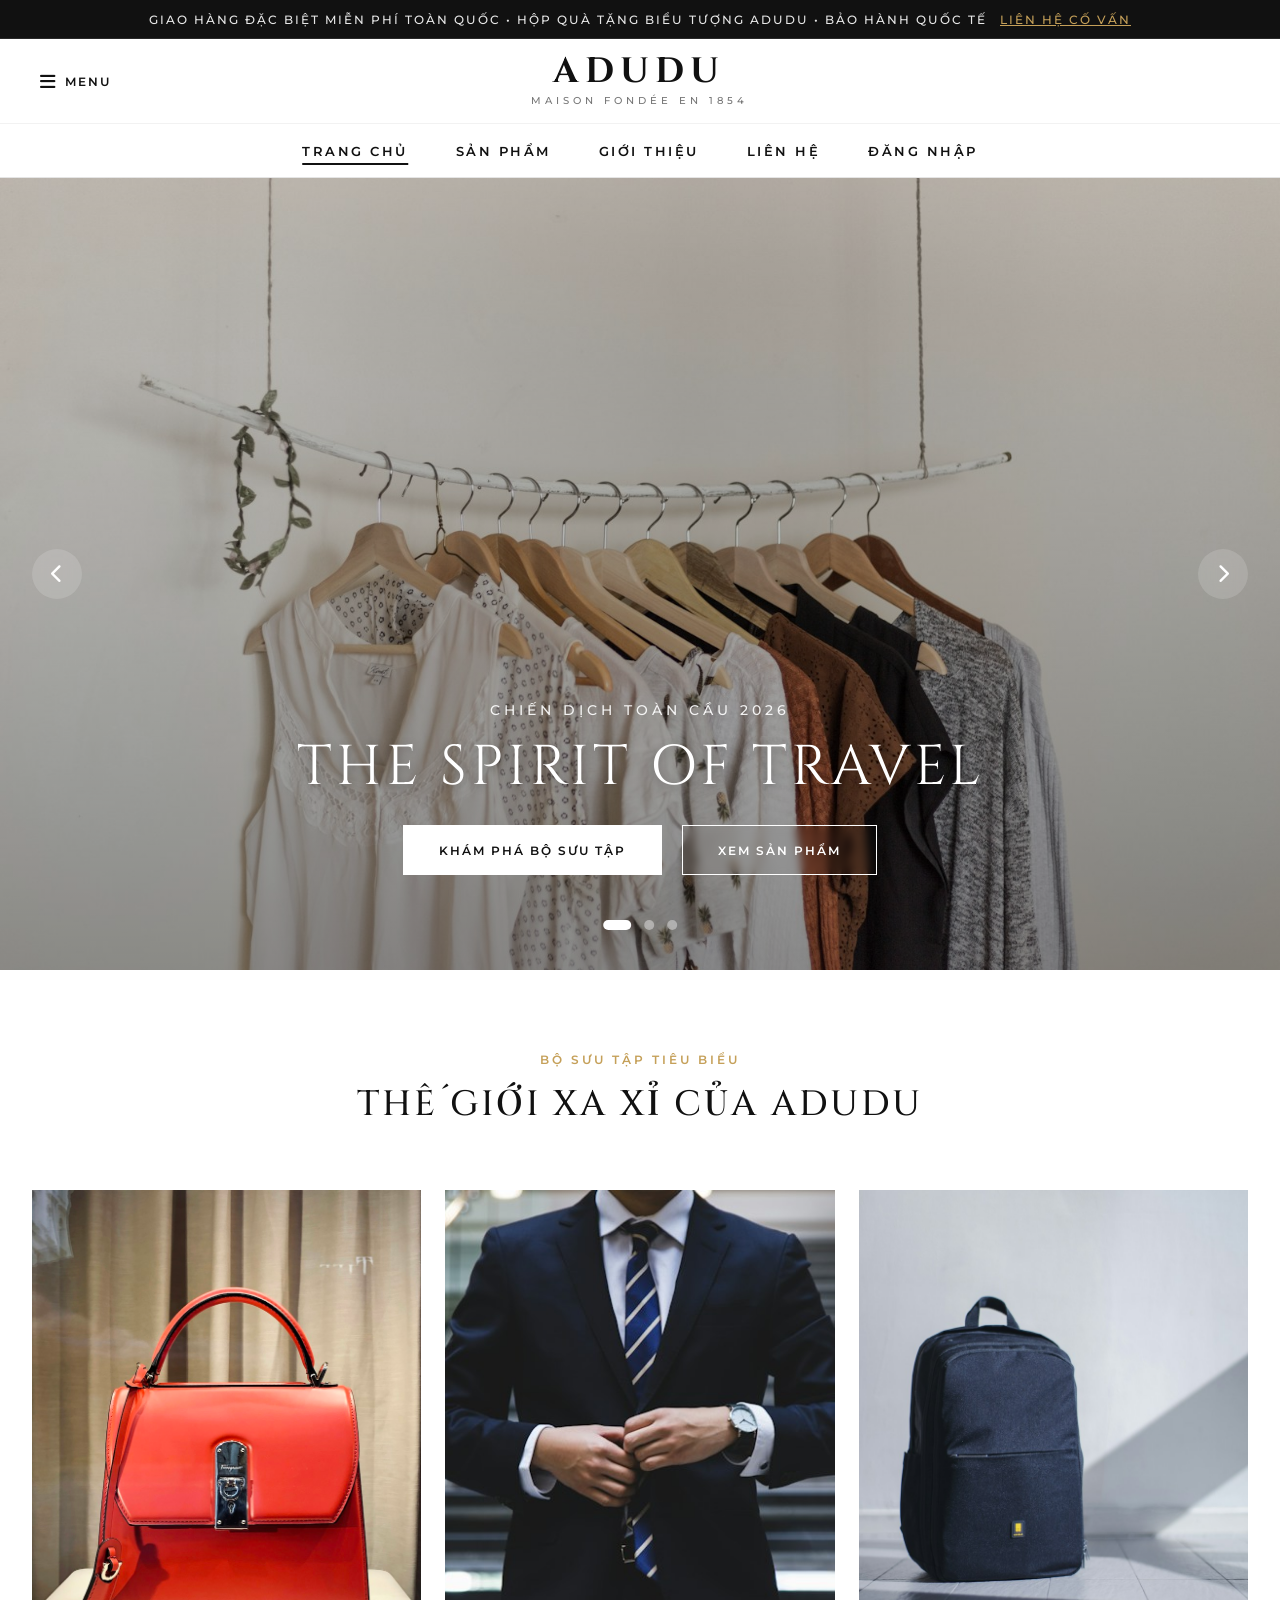
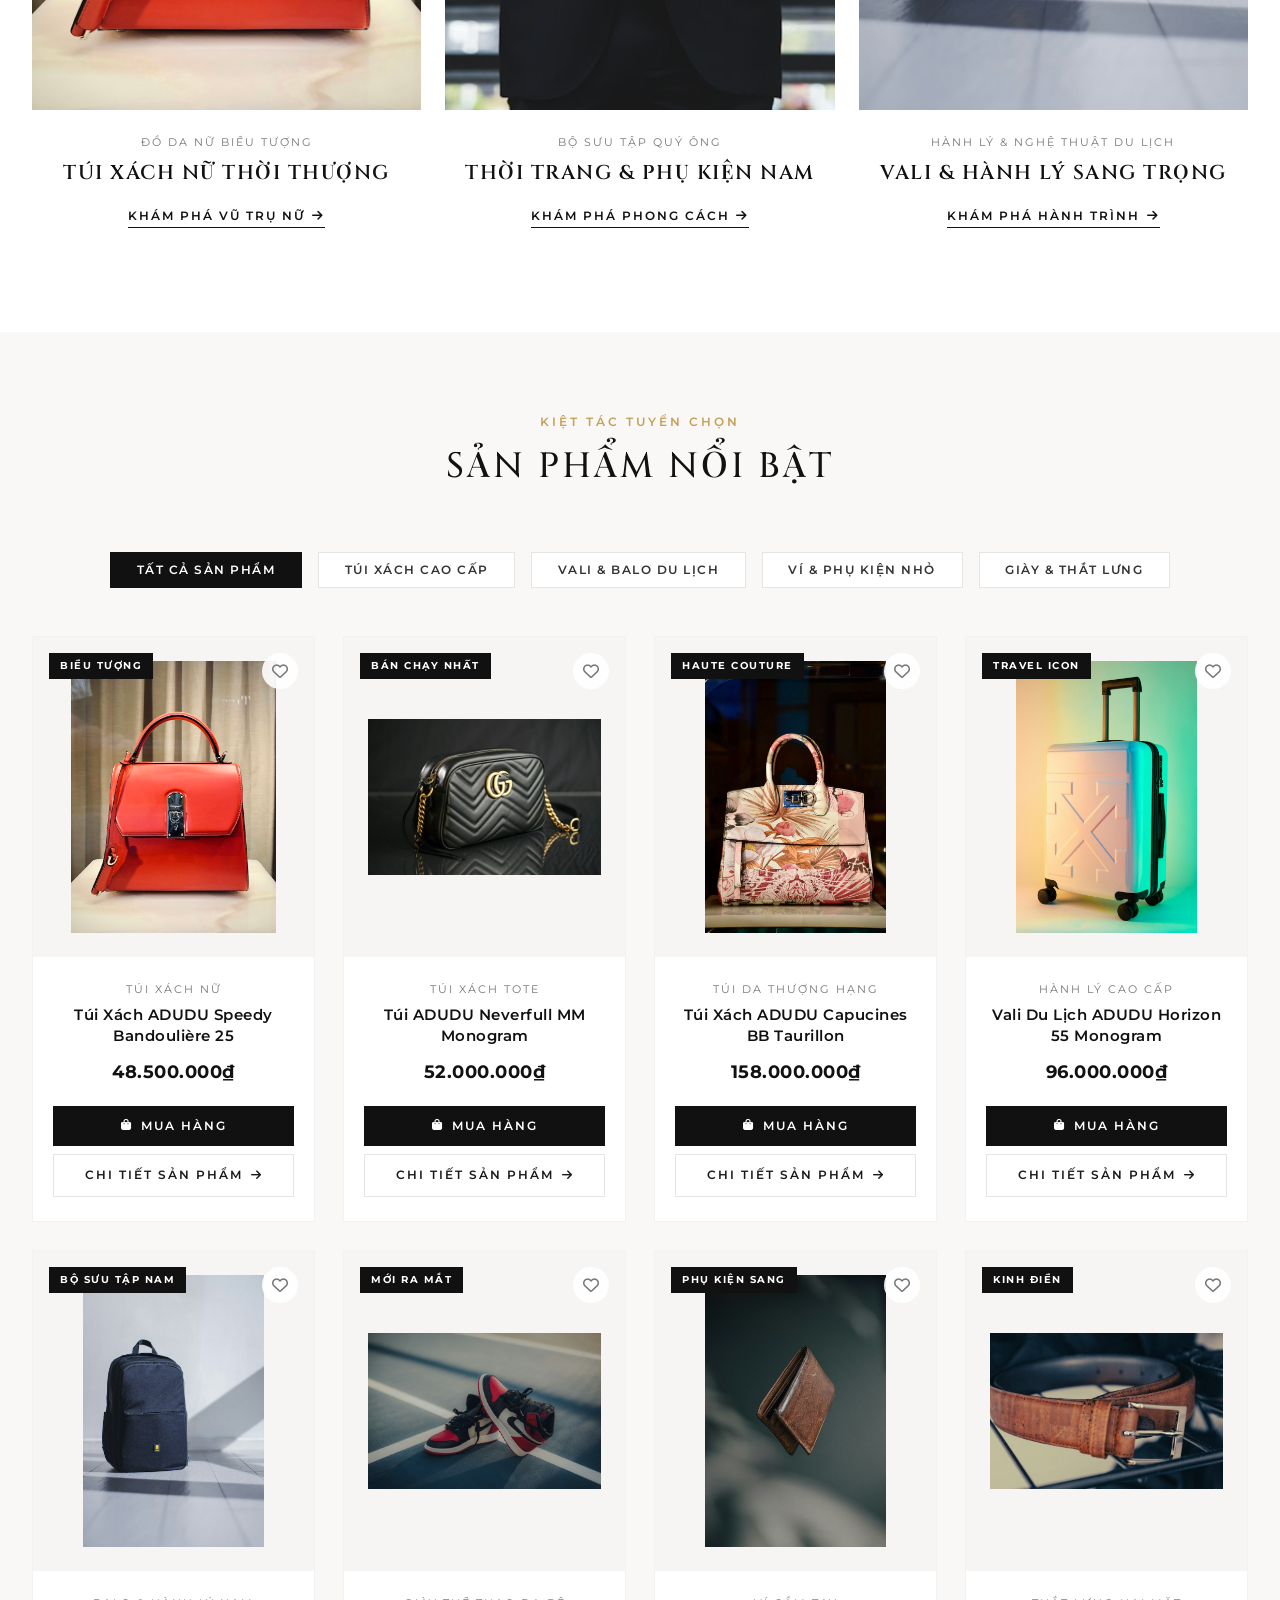
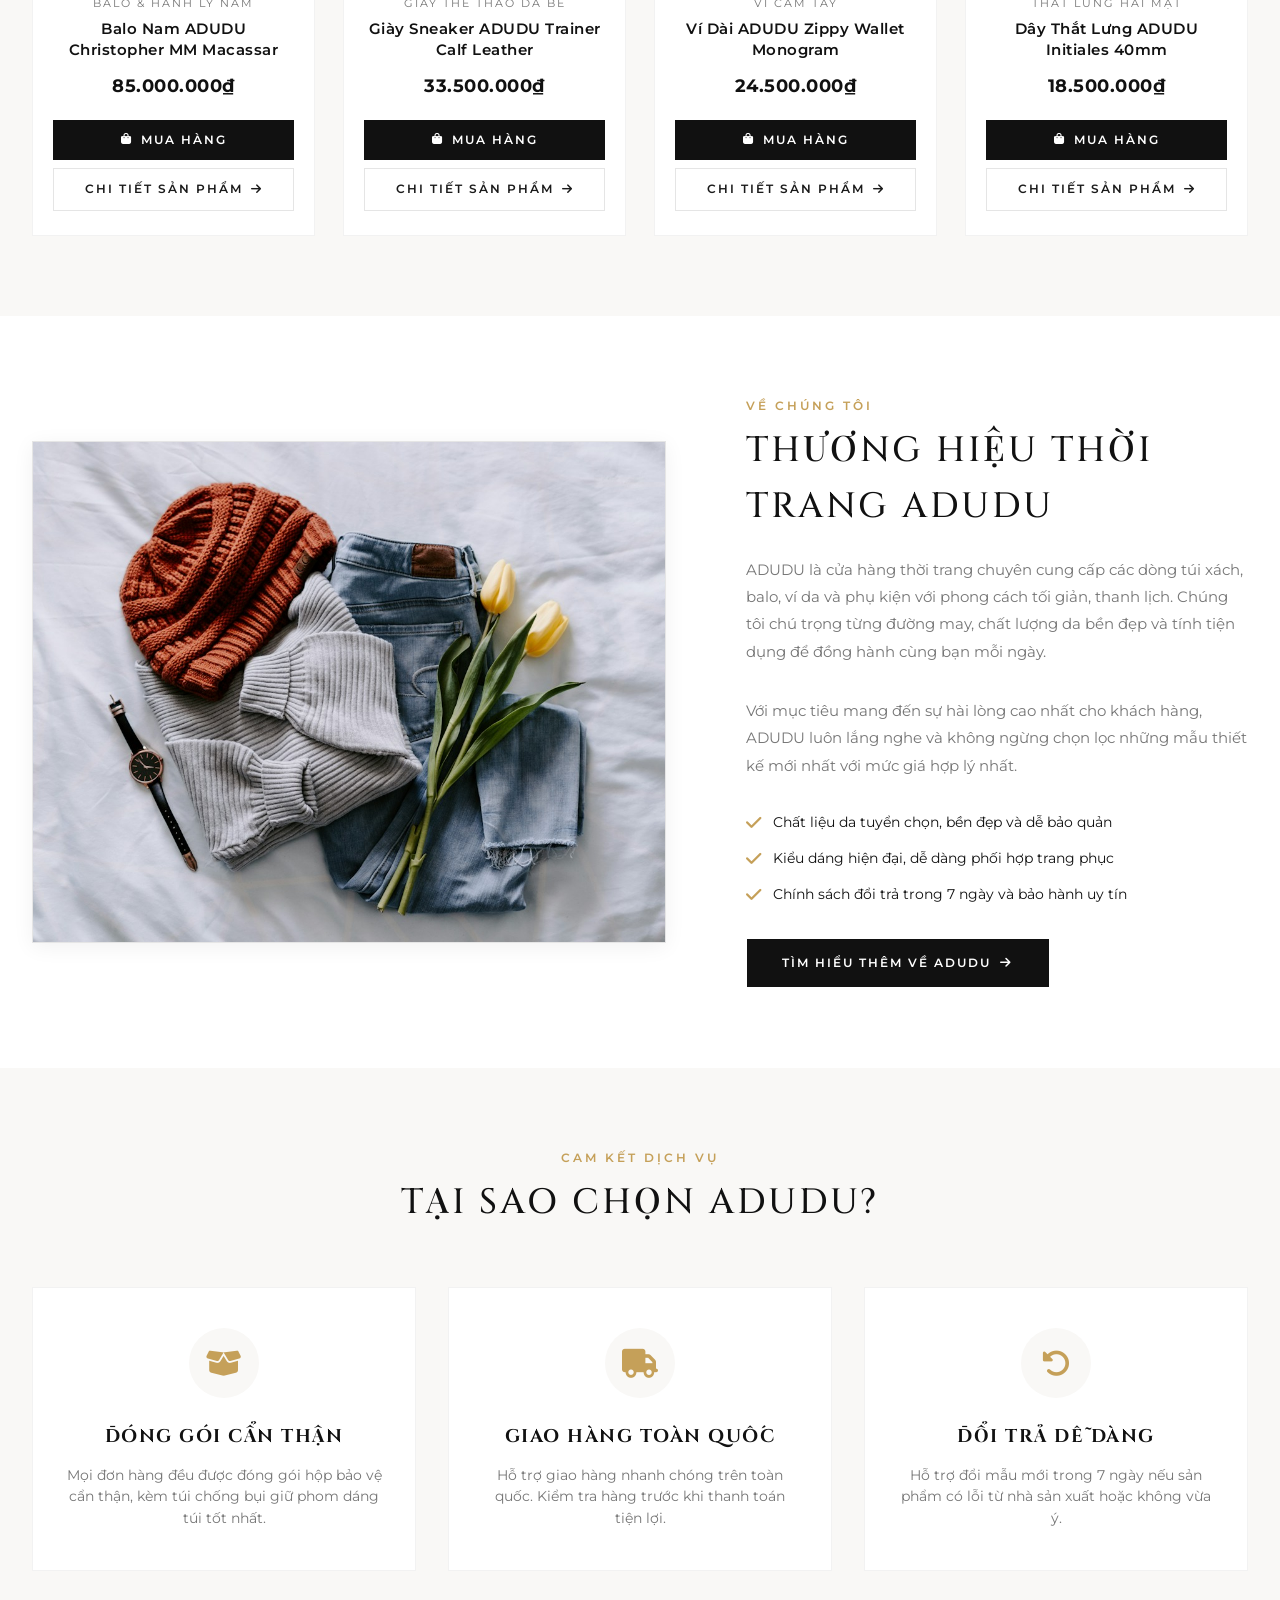
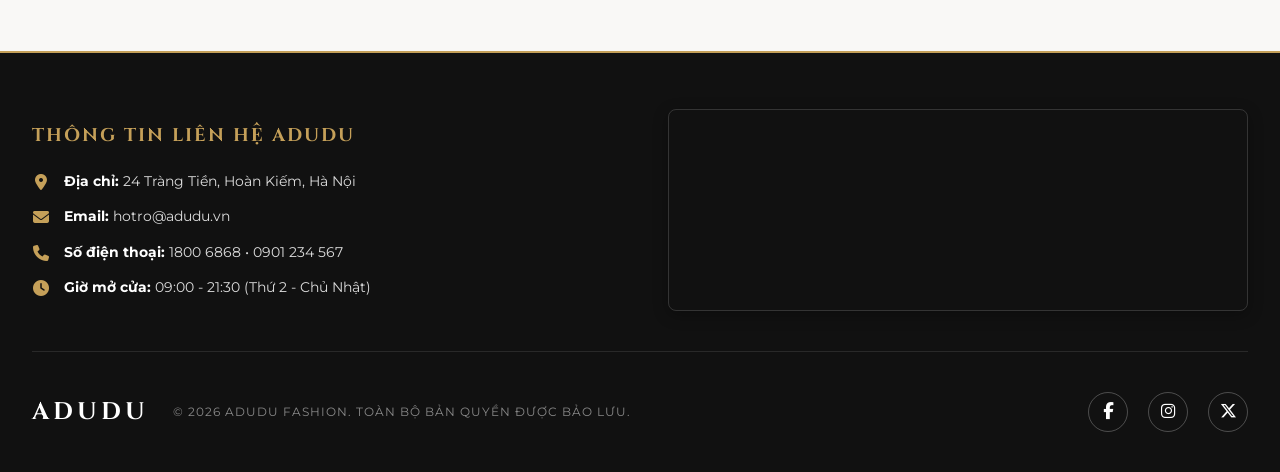
==== index.html @ f44273d3 "upload asm" ====
<!DOCTYPE html>
<html lang="vi">

<head>
    <meta charset="UTF-8">
    <meta name="viewport" content="width=device-width, initial-scale=1.0">
    <title>ADUDU - Trang Web Chính Thức | Nghệ Thuật Thời Trang & Đồ Da Xa Xỉ</title>
    <!-- Google Fonts: Cinzel & Montserrat & Playfair Display (Louis Vuitton Luxury Typography) -->
    <link rel="preconnect" href="https://fonts.googleapis.com">
    <link rel="preconnect" href="https://fonts.gstatic.com" crossorigin>
    <link href="https://fonts.googleapis.com/css2?family=Cinzel:wght@400;500;600;700;800&family=Montserrat:ital,wght@0,300;0,400;0,500;0,600;0,700;1,400&family=Playfair+Display:ital,wght@0,400;0,600;0,700;1,400&display=swap" rel="stylesheet">
    <!-- Font Awesome 6 Icons -->
    <link rel="stylesheet" href="https://cdnjs.cloudflare.com/ajax/libs/font-awesome/6.5.1/css/all.min.css">
    <!-- Main Luxury CSS Stylesheet -->
    <link rel="stylesheet" href="css/style.css">
</head>

<body>

    <!-- 1. TOP TICKER ANNOUNCEMENT (LUXURY MAISON BANNER) -->
    <div class="top-ticker">
        <span>Giao hàng đặc biệt miễn phí toàn quốc &bull; Hộp quà tặng biểu tượng ADUDU &bull; Bảo hành quốc tế</span>
        <a href="#contact">Liên hệ cố vấn</a>
    </div>

    <!-- 2. SITE HEADER (LOUIS VUITTON LAYOUT) -->
    <header class="site-header">
        <div class="container header-inner">
            <!-- Left: Menu Drawer Toggle -->
            <div class="header-left">
                <button class="menu-toggle-btn" aria-label="Mở menu điều hướng">
                    <i class="fa-solid fa-bars"></i>
                    <span>Menu</span>
                </button>
            </div>

            <!-- Center: Brand Logo ADUDU -->
            <div class="header-brand">
                <a href="index.html" class="brand-logo" title="ADUDU Official International">ADUDU</a>
                <span class="brand-sub">Maison Fondée en 1854</span>
            </div>

            <!-- Right: Đã loại bỏ theo yêu cầu người dùng -->
            <div class="header-right"></div>
        </div>

        <!-- MAIN NAVIGATION MENU: ĐÚNG 5 MỤC DẪN ĐẾN CÁC TRANG RIÊNG -->
        <nav class="header-navigation" aria-label="Menu điều hướng chính">
            <div class="container">
                <ul class="main-menu">
                    <li><a href="index.html" class="active">Trang Chủ</a></li>
                    <li><a href="sanpham.html">Sản Phẩm</a></li>
                    <li><a href="gioithieu.html">Giới Thiệu</a></li>
                    <li><a href="lienhe.html">Liên Hệ</a></li>
                    <li><a href="dangnhap.html">Đăng Nhập</a></li>
                </ul>
            </div>
        </nav>
    </header>

    <!-- MOBILE SIDE DRAWER (NAVIGATING TO INDIVIDUAL PAGES) -->
    <div class="mobile-drawer-overlay">
        <aside class="mobile-drawer">
            <div class="mobile-drawer-header">
                <span class="footer-logo" style="color: var(--lv-black);">ADUDU</span>
                <button class="mobile-drawer-close" aria-label="Đóng menu" style="background:transparent; font-size: 1.5rem; cursor:pointer;">
                    <i class="fa-solid fa-xmark"></i>
                </button>
            </div>
            <!-- MENU 5 MỤC DẪN ĐẾN CÁC TRANG RIÊNG -->
            <ul class="mobile-drawer-menu">
                <li><a href="index.html" class="active">Trang Chủ</a></li>
                <li><a href="sanpham.html">Sản Phẩm</a></li>
                <li><a href="gioithieu.html">Giới Thiệu</a></li>
                <li><a href="lienhe.html">Liên Hệ</a></li>
                <li><a href="dangnhap.html">Đăng Nhập</a></li>
            </ul>
            <div style="margin-top: auto; padding-top: 2rem; border-top: 1px solid var(--lv-gray-light); font-size: 0.8rem; color: var(--lv-gray-medium);">
                <p style="margin-bottom: 0.5rem;"><i class="fa-solid fa-phone" style="color: var(--lv-gold); margin-right: 0.5rem;"></i> Hotline: 1800 6868</p>
                <p><i class="fa-solid fa-location-dot" style="color: var(--lv-gold); margin-right: 0.5rem;"></i> Hà Nội &bull; TP. Hồ Chí Minh</p>
            </div>
        </aside>
    </div>

    <main>
        <!-- 3. HERO SLIDER SECTION (LOUIS VUITTON EDITORIAL CAMPAIGN) -->
        <section class="hero-slider" id="banner">
            <div class="slider-track">
                <!-- Slide 1 -->
                <div class="slide active">
                    <div class="slide-media">
                        <img src="images/hero-banner-1.jpg" alt="ADUDU Bộ Sưu Tập Xuân Hè 2026">
                    </div>
                    <div class="slide-overlay"></div>
                    <div class="slide-content">
                        <p class="slide-subtitle">Chiến Dịch Toàn Cầu 2026</p>
                        <h2 class="slide-title">The Spirit of Travel</h2>
                        <div class="slide-actions">
                            <a href="#collections" class="btn btn-primary-luxury">Khám Phá Bộ Sưu Tập</a>
                            <a href="#products" class="btn btn-outline-luxury">Xem Sản Phẩm</a>
                        </div>
                    </div>
                </div>

                <!-- Slide 2 -->
                <div class="slide">
                    <div class="slide-media">
                        <img src="images/hero-banner-2.jpg" alt="ADUDU Haute Maroquinerie">
                    </div>
                    <div class="slide-overlay"></div>
                    <div class="slide-content">
                        <p class="slide-subtitle">Nghệ Thuật Chế Tác Đồ Da Thượng Hạng</p>
                        <h2 class="slide-title">Haute Maroquinerie</h2>
                        <div class="slide-actions">
                            <a href="#about" class="btn btn-primary-luxury">Tìm Hiểu Di Sản</a>
                            <a href="#products" class="btn btn-outline-luxury">Mua Sắm Ngay</a>
                        </div>
                    </div>
                </div>

                <!-- Slide 3 -->
                <div class="slide">
                    <div class="slide-media">
                        <img src="images/hero-banner-3.jpg" alt="ADUDU Bộ Sưu Tập Quý Ông">
                    </div>
                    <div class="slide-overlay"></div>
                    <div class="slide-content">
                        <p class="slide-subtitle">Phong Cách Quý Ông Hiện Đại</p>
                        <h2 class="slide-title">Men's Signature Edit</h2>
                        <div class="slide-actions">
                            <a href="#products" class="btn btn-primary-luxury">Khám Phá Thời Trang Nam</a>
                            <a href="#contact" class="btn btn-outline-luxury">Đặt Lịch Hẹn VIP</a>
                        </div>
                    </div>
                </div>
            </div>

            <!-- Slider Arrows & Indicators -->
            <button class="slider-arrow prev" aria-label="Slide trước"><i class="fa-solid fa-chevron-left"></i></button>
            <button class="slider-arrow next" aria-label="Slide tiếp theo"><i class="fa-solid fa-chevron-right"></i></button>
            <div class="slider-dots">
                <span class="slider-dot active"></span>
                <span class="slider-dot"></span>
                <span class="slider-dot"></span>
            </div>
        </section>

        <!-- 4. EDITORIAL CAMPAIGN SPLIT BLOCKS (LOUIS VUITTON SIGNATURE TRIO) -->
        <section class="campaign-section section-padding" id="collections">
            <div class="container">
                <div class="section-head">
                    <span class="section-tag">Bộ Sưu Tập Tiêu Biểu</span>
                    <h2 class="section-title">Thế Giới Xa Xỉ Của ADUDU</h2>
                </div>

                <div class="campaign-grid">
                    <!-- Box 1: Women's Handbags -->
                    <div class="campaign-card">
                        <div class="campaign-img-wrapper">
                            <img src="images/campaign-women.jpg" alt="Túi Xách Nữ Thời Thượng">
                        </div>
                        <div class="campaign-content">
                            <p class="campaign-category">Đồ Da Nữ Biểu Tượng</p>
                            <h3 class="campaign-name">Túi Xách Nữ Thời Thượng</h3>
                            <a href="#products" class="campaign-link">Khám phá vũ trụ nữ <i class="fa-solid fa-arrow-right"></i></a>
                        </div>
                    </div>

                    <!-- Box 2: Men's Signature -->
                    <div class="campaign-card">
                        <div class="campaign-img-wrapper">
                            <img src="images/campaign-men.jpg" alt="Thời Trang & Phụ Kiện Nam">
                        </div>
                        <div class="campaign-content">
                            <p class="campaign-category">Bộ Sưu Tập Quý Ông</p>
                            <h3 class="campaign-name">Thời Trang & Phụ Kiện Nam</h3>
                            <a href="#products" class="campaign-link">Khám phá phong cách <i class="fa-solid fa-arrow-right"></i></a>
                        </div>
                    </div>

                    <!-- Box 3: Trunks & Travel -->
                    <div class="campaign-card">
                        <div class="campaign-img-wrapper">
                            <img src="images/campaign-travel.jpg" alt="Vali & Nghệ Thuật Du Lịch">
                        </div>
                        <div class="campaign-content">
                            <p class="campaign-category">Hành Lý & Nghệ Thuật Du Lịch</p>
                            <h3 class="campaign-name">Vali & Hành Lý Sang Trọng</h3>
                            <a href="#products" class="campaign-link">Khám phá hành trình <i class="fa-solid fa-arrow-right"></i></a>
                        </div>
                    </div>
                </div>
            </div>
        </section>

        <!-- 5. PRODUCTS SECTION ("MỤC SẢN PHẨM" - GIÁ TIỀN, TÊN SẢN PHẨM, MUA HÀNG, CHI TIẾT SẢN PHẨM) -->
        <section class="products-section section-padding" id="products">
            <div class="container">
                <div class="section-head">
                    <span class="section-tag">Kiệt Tác Tuyển Chọn</span>
                    <h2 class="section-title">Sản Phẩm Nổi Bật</h2>
                </div>

                <!-- Product Filters -->
                <div class="product-filters">
                    <button class="filter-btn active" data-filter="all">Tất Cả Sản Phẩm</button>
                    <button class="filter-btn" data-filter="bags">Túi Xách Cao Cấp</button>
                    <button class="filter-btn" data-filter="travel">Vali & Balo Du Lịch</button>
                    <button class="filter-btn" data-filter="accessories">Ví & Phụ Kiện Nhỏ</button>
                    <button class="filter-btn" data-filter="shoes">Giày & Thắt Lưng</button>
                </div>

                <!-- Product Grid: 8 Featured Luxury Products -->
                <div class="products-grid">
                    <!-- Product 1 -->
                    <div class="product-card" data-category="bags" data-id="product-1">
                        <span class="product-badge">Biểu Tượng</span>
                        <button class="product-wishlist-btn" title="Lưu vào danh sách yêu thích"><i class="fa-regular fa-heart"></i></button>
                        <div class="product-image-box">
                            <img src="images/product-1.jpg" alt="Túi Xách ADUDU Speedy Bandoulière 25">
                            <span class="product-zoom-hint" title="Xem ảnh phóng to"><i class="fa-solid fa-magnifying-glass-plus"></i></span>
                        </div>
                        <div class="product-info-box">
                            <span class="product-category-name">Túi Xách Nữ</span>
                            <h3 class="product-title">
                                <a href="chitiet.html?id=product-1">Túi Xách ADUDU Speedy Bandoulière 25</a>
                            </h3>
                            <div class="product-price">48.500.000₫</div>
                            <div class="product-actions-group">
                                <button class="btn-buy-product">
                                    <i class="fa-solid fa-bag-shopping"></i> Mua Hàng
                                </button>
                                <a href="chitiet.html?id=product-1" class="btn-detail-product">
                                    Chi Tiết Sản Phẩm <i class="fa-solid fa-arrow-right"></i>
                                </a>
                            </div>
                        </div>
                    </div>

                    <!-- Product 2 -->
                    <div class="product-card" data-category="bags" data-id="product-2">
                        <span class="product-badge">Bán Chạy Nhất</span>
                        <button class="product-wishlist-btn" title="Lưu vào danh sách yêu thích"><i class="fa-regular fa-heart"></i></button>
                        <div class="product-image-box">
                            <img src="images/product-2.jpg" alt="Túi ADUDU Neverfull MM Monogram">
                            <span class="product-zoom-hint" title="Xem ảnh phóng to"><i class="fa-solid fa-magnifying-glass-plus"></i></span>
                        </div>
                        <div class="product-info-box">
                            <span class="product-category-name">Túi Xách Tote</span>
                            <h3 class="product-title">
                                <a href="chitiet.html?id=product-2">Túi ADUDU Neverfull MM Monogram</a>
                            </h3>
                            <div class="product-price">52.000.000₫</div>
                            <div class="product-actions-group">
                                <button class="btn-buy-product">
                                    <i class="fa-solid fa-bag-shopping"></i> Mua Hàng
                                </button>
                                <a href="chitiet.html?id=product-2" class="btn-detail-product">
                                    Chi Tiết Sản Phẩm <i class="fa-solid fa-arrow-right"></i>
                                </a>
                            </div>
                        </div>
                    </div>

                    <!-- Product 3 -->
                    <div class="product-card" data-category="bags" data-id="product-3">
                        <span class="product-badge">Haute Couture</span>
                        <button class="product-wishlist-btn" title="Lưu vào danh sách yêu thích"><i class="fa-regular fa-heart"></i></button>
                        <div class="product-image-box">
                            <img src="images/product-3.jpg" alt="Túi Xách ADUDU Capucines BB Taurillon">
                            <span class="product-zoom-hint" title="Xem ảnh phóng to"><i class="fa-solid fa-magnifying-glass-plus"></i></span>
                        </div>
                        <div class="product-info-box">
                            <span class="product-category-name">Túi Da Thượng Hạng</span>
                            <h3 class="product-title">
                                <a href="chitiet.html?id=product-3">Túi Xách ADUDU Capucines BB Taurillon</a>
                            </h3>
                            <div class="product-price">158.000.000₫</div>
                            <div class="product-actions-group">
                                <button class="btn-buy-product">
                                    <i class="fa-solid fa-bag-shopping"></i> Mua Hàng
                                </button>
                                <a href="chitiet.html?id=product-3" class="btn-detail-product">
                                    Chi Tiết Sản Phẩm <i class="fa-solid fa-arrow-right"></i>
                                </a>
                            </div>
                        </div>
                    </div>

                    <!-- Product 4 -->
                    <div class="product-card" data-category="travel" data-id="product-4">
                        <span class="product-badge">Travel Icon</span>
                        <button class="product-wishlist-btn" title="Lưu vào danh sách yêu thích"><i class="fa-regular fa-heart"></i></button>
                        <div class="product-image-box">
                            <img src="images/product-4.jpg" alt="Vali Du Lịch ADUDU Horizon 55 Monogram">
                            <span class="product-zoom-hint" title="Xem ảnh phóng to"><i class="fa-solid fa-magnifying-glass-plus"></i></span>
                        </div>
                        <div class="product-info-box">
                            <span class="product-category-name">Hành Lý Cao Cấp</span>
                            <h3 class="product-title">
                                <a href="chitiet.html?id=product-4">Vali Du Lịch ADUDU Horizon 55 Monogram</a>
                            </h3>
                            <div class="product-price">96.000.000₫</div>
                            <div class="product-actions-group">
                                <button class="btn-buy-product">
                                    <i class="fa-solid fa-bag-shopping"></i> Mua Hàng
                                </button>
                                <a href="chitiet.html?id=product-4" class="btn-detail-product">
                                    Chi Tiết Sản Phẩm <i class="fa-solid fa-arrow-right"></i>
                                </a>
                            </div>
                        </div>
                    </div>

                    <!-- Product 5 -->
                    <div class="product-card" data-category="travel" data-id="product-5">
                        <span class="product-badge">Bộ Sưu Tập Nam</span>
                        <button class="product-wishlist-btn" title="Lưu vào danh sách yêu thích"><i class="fa-regular fa-heart"></i></button>
                        <div class="product-image-box">
                            <img src="images/product-5.jpg" alt="Balo Nam ADUDU Christopher MM Macassar">
                            <span class="product-zoom-hint" title="Xem ảnh phóng to"><i class="fa-solid fa-magnifying-glass-plus"></i></span>
                        </div>
                        <div class="product-info-box">
                            <span class="product-category-name">Balo & Hành Lý Nam</span>
                            <h3 class="product-title">
                                <a href="chitiet.html?id=product-5">Balo Nam ADUDU Christopher MM Macassar</a>
                            </h3>
                            <div class="product-price">85.000.000₫</div>
                            <div class="product-actions-group">
                                <button class="btn-buy-product">
                                    <i class="fa-solid fa-bag-shopping"></i> Mua Hàng
                                </button>
                                <a href="chitiet.html?id=product-5" class="btn-detail-product">
                                    Chi Tiết Sản Phẩm <i class="fa-solid fa-arrow-right"></i>
                                </a>
                            </div>
                        </div>
                    </div>

                    <!-- Product 6 -->
                    <div class="product-card" data-category="shoes" data-id="product-6">
                        <span class="product-badge">Mới Ra Mắt</span>
                        <button class="product-wishlist-btn" title="Lưu vào danh sách yêu thích"><i class="fa-regular fa-heart"></i></button>
                        <div class="product-image-box">
                            <img src="images/product-6.jpg" alt="Giày Sneaker ADUDU Trainer Calf Leather">
                            <span class="product-zoom-hint" title="Xem ảnh phóng to"><i class="fa-solid fa-magnifying-glass-plus"></i></span>
                        </div>
                        <div class="product-info-box">
                            <span class="product-category-name">Giày Thể Thao Da Bê</span>
                            <h3 class="product-title">
                                <a href="chitiet.html?id=product-6">Giày Sneaker ADUDU Trainer Calf Leather</a>
                            </h3>
                            <div class="product-price">33.500.000₫</div>
                            <div class="product-actions-group">
                                <button class="btn-buy-product">
                                    <i class="fa-solid fa-bag-shopping"></i> Mua Hàng
                                </button>
                                <a href="chitiet.html?id=product-6" class="btn-detail-product">
                                    Chi Tiết Sản Phẩm <i class="fa-solid fa-arrow-right"></i>
                                </a>
                            </div>
                        </div>
                    </div>

                    <!-- Product 7 -->
                    <div class="product-card" data-category="accessories" data-id="product-7">
                        <span class="product-badge">Phụ Kiện Sang</span>
                        <button class="product-wishlist-btn" title="Lưu vào danh sách yêu thích"><i class="fa-regular fa-heart"></i></button>
                        <div class="product-image-box">
                            <img src="images/product-7.jpg" alt="Ví Dài ADUDU Zippy Wallet Monogram">
                            <span class="product-zoom-hint" title="Xem ảnh phóng to"><i class="fa-solid fa-magnifying-glass-plus"></i></span>
                        </div>
                        <div class="product-info-box">
                            <span class="product-category-name">Ví Cầm Tay</span>
                            <h3 class="product-title">
                                <a href="chitiet.html?id=product-7">Ví Dài ADUDU Zippy Wallet Monogram</a>
                            </h3>
                            <div class="product-price">24.500.000₫</div>
                            <div class="product-actions-group">
                                <button class="btn-buy-product">
                                    <i class="fa-solid fa-bag-shopping"></i> Mua Hàng
                                </button>
                                <a href="chitiet.html?id=product-7" class="btn-detail-product">
                                    Chi Tiết Sản Phẩm <i class="fa-solid fa-arrow-right"></i>
                                </a>
                            </div>
                        </div>
                    </div>

                    <!-- Product 8 -->
                    <div class="product-card" data-category="shoes" data-id="product-8">
                        <span class="product-badge">Kinh Điển</span>
                        <button class="product-wishlist-btn" title="Lưu vào danh sách yêu thích"><i class="fa-regular fa-heart"></i></button>
                        <div class="product-image-box">
                            <img src="images/product-8.jpg" alt="Dây Thắt Lưng ADUDU Initiales 40mm">
                            <span class="product-zoom-hint" title="Xem ảnh phóng to"><i class="fa-solid fa-magnifying-glass-plus"></i></span>
                        </div>
                        <div class="product-info-box">
                            <span class="product-category-name">Thắt Lưng Hai Mặt</span>
                            <h3 class="product-title">
                                <a href="chitiet.html?id=product-8">Dây Thắt Lưng ADUDU Initiales 40mm</a>
                            </h3>
                            <div class="product-price">18.500.000₫</div>
                            <div class="product-actions-group">
                                <button class="btn-buy-product">
                                    <i class="fa-solid fa-bag-shopping"></i> Mua Hàng
                                </button>
                                <a href="chitiet.html?id=product-8" class="btn-detail-product">
                                    Chi Tiết Sản Phẩm <i class="fa-solid fa-arrow-right"></i>
                                </a>
                            </div>
                        </div>
                    </div>
                </div>
            </div>
        </section>

        <!-- 6. VỀ THƯƠNG HIỆU ADUDU (ĐƠN GIẢN, GỌN GÀNG) -->
        <section class="about-section section-padding" id="about">
            <div class="container">
                <div class="about-grid">
                    <!-- Left: Simple Photo -->
                    <div class="about-visual">
                        <div class="about-visual-main">
                            <img src="images/artisan-workshop.jpg" alt="Cửa Hàng Thời Trang ADUDU">
                        </div>
                    </div>

                    <!-- Right: Simple, Natural Text -->
                    <div class="about-content">
                        <span class="section-tag">Về Chúng Tôi</span>
                        <h2 class="section-title" style="margin-bottom: 1.25rem;">Thương Hiệu Thời Trang ADUDU</h2>
                        <p class="about-desc">ADUDU là cửa hàng thời trang chuyên cung cấp các dòng túi xách, balo, ví da và phụ kiện với phong cách tối giản, thanh lịch. Chúng tôi chú trọng từng đường may, chất lượng da bền đẹp và tính tiện dụng để đồng hành cùng bạn mỗi ngày.</p>
                        <p class="about-desc">Với mục tiêu mang đến sự hài lòng cao nhất cho khách hàng, ADUDU luôn lắng nghe và không ngừng chọn lọc những mẫu thiết kế mới nhất với mức giá hợp lý nhất.</p>

                        <div style="margin: 1.5rem 0 2rem; display: flex; flex-direction: column; gap: 0.8rem; font-size: 0.9rem;">
                            <div style="display: flex; align-items: center; gap: 0.75rem;">
                                <i class="fa-solid fa-check" style="color: var(--lv-gold); font-size: 1.1rem;"></i>
                                <span>Chất liệu da tuyển chọn, bền đẹp và dễ bảo quản</span>
                            </div>
                            <div style="display: flex; align-items: center; gap: 0.75rem;">
                                <i class="fa-solid fa-check" style="color: var(--lv-gold); font-size: 1.1rem;"></i>
                                <span>Kiểu dáng hiện đại, dễ dàng phối hợp trang phục</span>
                            </div>
                            <div style="display: flex; align-items: center; gap: 0.75rem;">
                                <i class="fa-solid fa-check" style="color: var(--lv-gold); font-size: 1.1rem;"></i>
                                <span>Chính sách đổi trả trong 7 ngày và bảo hành uy tín</span>
                            </div>
                        </div>

                        <a href="gioithieu.html" class="btn btn-primary-luxury" style="background-color: var(--lv-black); color: var(--lv-white);">
                            Tìm Hiểu Thêm Về ADUDU <i class="fa-solid fa-arrow-right"></i>
                        </a>
                    </div>
                </div>
            </div>
        </section>

        <!-- 7. DỊCH VỤ CỦA CHÚNG TÔI (ĐƠN GIẢN) -->
        <section class="services-section section-padding" style="background-color: var(--lv-cream);">
            <div class="container">
                <div class="section-head">
                    <span class="section-tag">Cam Kết Dịch Vụ</span>
                    <h2 class="section-title">Tại Sao Chọn ADUDU?</h2>
                </div>

                <div class="services-grid">
                    <div class="service-card">
                        <div class="service-icon-box">
                            <i class="fa-solid fa-box-open"></i>
                        </div>
                        <h3 class="service-title">Đóng Gói Cẩn Thận</h3>
                        <p class="service-desc">Mọi đơn hàng đều được đóng gói hộp bảo vệ cẩn thận, kèm túi chống bụi giữ phom dáng túi tốt nhất.</p>
                    </div>

                    <div class="service-card">
                        <div class="service-icon-box">
                            <i class="fa-solid fa-truck"></i>
                        </div>
                        <h3 class="service-title">Giao Hàng Toàn Quốc</h3>
                        <p class="service-desc">Hỗ trợ giao hàng nhanh chóng trên toàn quốc. Kiểm tra hàng trước khi thanh toán tiện lợi.</p>
                    </div>

                    <div class="service-card">
                        <div class="service-icon-box">
                            <i class="fa-solid fa-rotate-left"></i>
                        </div>
                        <h3 class="service-title">Đổi Trả Dễ Dàng</h3>
                        <p class="service-desc">Hỗ trợ đổi mẫu mới trong 7 ngày nếu sản phẩm có lỗi từ nhà sản xuất hoặc không vừa ý.</p>
                    </div>
                </div>
            </div>
        </section>
    </main>

    <!-- 8. FOOTER (VỚI CHỈ LOGO FACEBOOK, INSTAGRAM, TWITTER Ở CUỐI) -->
    <footer class="site-footer">
        <div class="container">
            <!-- FOOTER: THÔNG TIN CỬA HÀNG (TRÁI) & BẢN ĐỒ MAP (PHẢI) -->
            <div class="footer-top-simple">
                <!-- Left: Địa chỉ, Email, Số điện thoại, Giờ mở cửa -->
                <div class="footer-info-col">
                    <h5 class="footer-info-title">THÔNG TIN LIÊN HỆ ADUDU</h5>
                    <div class="footer-info-list">
                        <div class="footer-info-item">
                            <i class="fa-solid fa-location-dot"></i>
                            <span><strong>Địa chỉ:</strong> 24 Tràng Tiền, Hoàn Kiếm, Hà Nội</span>
                        </div>
                        <div class="footer-info-item">
                            <i class="fa-solid fa-envelope"></i>
                            <span><strong>Email:</strong> hotro@adudu.vn</span>
                        </div>
                        <div class="footer-info-item">
                            <i class="fa-solid fa-phone"></i>
                            <span><strong>Số điện thoại:</strong> 1800 6868 &bull; 0901 234 567</span>
                        </div>
                        <div class="footer-info-item">
                            <i class="fa-solid fa-clock"></i>
                            <span><strong>Giờ mở cửa:</strong> 09:00 - 21:30 (Thứ 2 - Chủ Nhật)</span>
                        </div>
                    </div>
                </div>

                <!-- Right: Bản đồ Map kế bên -->
                <div class="footer-map-col">
                    <div class="footer-map-wrapper">
                        <iframe 
                            src="https://www.google.com/maps/embed?pb=!1m18!1m12!1m3!1d3724.113264426549!2d105.8524451759695!3d21.02815418779958!2m3!1f0!2f0!3f0!3m2!1i1024!2i768!4f13.1!3m3!1m2!1s0x3135abec2bb9e729%3A0x6b306a445d070529!2zVHLDoG5nIFRp4buBbiBQbGF6YQ!5e0!3m2!1svi!2s!4v1700000000000!5m2!1svi!2s" 
                            width="100%" 
                            height="200" 
                            style="border:0;" 
                            allowfullscreen="" 
                            loading="lazy" 
                            referrerpolicy="no-referrer-when-downgrade"
                            title="Bản đồ vị trí cửa hàng ADUDU">
                        </iframe>
                    </div>
                </div>
            </div>

            <!-- FOOTER BOTTOM: CHỈ ĐỂ LOGO FACEBOOK, INSTAGRAM, TWITTER Ở CUỐI FOOTER -->
            <div class="footer-bottom">
                <div class="footer-brand-copy">
                    <span class="footer-logo">ADUDU</span>
                    <span class="footer-copyright">&copy; 2026 ADUDU FASHION. TOÀN BỘ BẢN QUYỀN ĐƯỢC BẢO LƯU.</span>
                </div>

                <!-- SOCIAL LOGOS ONLY -->
                <div class="footer-social-logos">
                    <a href="https://facebook.com" target="_blank" rel="noopener noreferrer" class="footer-social-link" title="Theo dõi ADUDU trên Facebook" aria-label="Facebook">
                        <i class="fa-brands fa-facebook-f"></i>
                    </a>
                    <a href="https://instagram.com" target="_blank" rel="noopener noreferrer" class="footer-social-link" title="Theo dõi ADUDU trên Instagram" aria-label="Instagram">
                        <i class="fa-brands fa-instagram"></i>
                    </a>
                    <a href="https://twitter.com" target="_blank" rel="noopener noreferrer" class="footer-social-link" title="Theo dõi ADUDU trên Twitter" aria-label="Twitter">
                        <i class="fa-brands fa-x-twitter"></i>
                    </a>
                </div>
            </div>
        </div>
    </footer>

    <!-- 9. SHOPPING CART SLIDE-OVER DRAWER -->
    <div class="cart-drawer-overlay">
        <aside class="cart-drawer">
            <div class="cart-header">
                <h3>Túi Mua Sắm Của Quý Khách</h3>
                <button class="cart-close-btn" aria-label="Đóng giỏ hàng"><i class="fa-solid fa-xmark"></i></button>
            </div>
            <div class="cart-body">
                <div class="cart-items-list">
                    <!-- Populated by JavaScript -->
                </div>
            </div>
            <div class="cart-footer">
                <div class="cart-total-row">
                    <span class="cart-total-label">Tổng Cộng (Đã Gồm VAT):</span>
                    <span class="cart-total-amount">48.500.000₫</span>
                </div>
                <button class="btn-checkout">
                    Tiến Hành Thanh Toán An Toàn <i class="fa-solid fa-lock"></i>
                </button>
            </div>
        </aside>
    </div>

    <!-- 10. LIGHTBOX MODAL -->
    <div class="lightbox-modal">
        <span class="lightbox-close">&times;</span>
        <div class="lightbox-content">
            <img src="" alt="Hình ảnh sản phẩm ADUDU phóng to">
            <div class="lightbox-caption"></div>
        </div>
    </div>

    <!-- JavaScript Code -->
    <script src="js/main.js"></script>
</body>

</html>
---- css/style.css ----
/* ==========================================================================
   ADUDU - LUXURY FASHION MAISON (LOUIS VUITTON LAYOUT & DESIGN SYSTEM)
   Official Assignment WEB101 - FPT Polytechnic
   ========================================================================== */

/* 1. RESET & CSS CUSTOM PROPERTIES */
:root {
    --lv-black: #111111;
    --lv-dark: #1a1a1a;
    --lv-gray-dark: #333333;
    --lv-gray-medium: #767676;
    --lv-gray-light: #e5e5e5;
    --lv-gray-bg: #f6f5f3;
    --lv-cream: #f9f8f6;
    --lv-white: #ffffff;
    --lv-gold: #c5a059;
    --lv-gold-hover: #b08a44;
    --lv-brown: #4a3728;
    --lv-accent: #0e0e0e;

    /* Typography */
    --font-heading: 'Cinzel', 'Playfair Display', Georgia, serif;
    --font-serif: 'Playfair Display', Georgia, serif;
    --font-sans: 'Montserrat', -apple-system, BlinkMacSystemFont, "Segoe UI", Roboto, sans-serif;

    /* Spacing & Layout */
    --max-width: 1440px;
    --header-height: 84px;
    --transition: all 0.35s cubic-bezier(0.25, 1, 0.5, 1);
    --shadow-soft: 0 4px 20px rgba(0, 0, 0, 0.06);
    --shadow-hover: 0 10px 30px rgba(0, 0, 0, 0.12);
}

*, *::before, *::after {
    box-sizing: border-box;
    margin: 0;
    padding: 0;
}

html {
    scroll-behavior: smooth;
    font-size: 16px;
}

body {
    font-family: var(--font-sans);
    color: var(--lv-black);
    background-color: var(--lv-white);
    line-height: 1.6;
    -webkit-font-smoothing: antialiased;
    overflow-x: hidden;
}

a {
    color: inherit;
    text-decoration: none;
    transition: var(--transition);
}

ul {
    list-style: none;
}

img {
    max-width: 100%;
    height: auto;
    display: block;
}

button, input, select, textarea {
    font-family: inherit;
    font-size: inherit;
    outline: none;
    border: none;
}

.container {
    width: 100%;
    max-width: var(--max-width);
    margin: 0 auto;
    padding: 0 2rem;
}

.section-padding {
    padding: 5rem 0;
}

/* 2. TOP TICKER / PROMOTION BANNER */
.top-ticker {
    background-color: var(--lv-black);
    color: var(--lv-white);
    font-size: 0.75rem;
    font-weight: 500;
    letter-spacing: 2px;
    text-transform: uppercase;
    text-align: center;
    padding: 0.6rem 1rem;
    border-bottom: 1px solid rgba(255, 255, 255, 0.1);
}

.top-ticker span {
    opacity: 0.9;
}

.top-ticker a {
    color: var(--lv-gold);
    text-decoration: underline;
    margin-left: 0.5rem;
}

/* 3. LUXURY HEADER & NAVIGATION */
.site-header {
    position: sticky;
    top: 0;
    z-index: 1000;
    background-color: var(--lv-white);
    border-bottom: 1px solid var(--lv-gray-light);
    transition: var(--transition);
}

.site-header.scrolled {
    box-shadow: 0 2px 15px rgba(0, 0, 0, 0.08);
}

.header-inner {
    display: flex;
    align-items: center;
    justify-content: space-between;
    height: var(--header-height);
    position: relative;
}

/* Mobile Menu Toggle & Left Action */
.header-left {
    display: flex;
    align-items: center;
    gap: 1.5rem;
    flex: 1;
}

.menu-toggle-btn {
    display: inline-flex;
    align-items: center;
    gap: 0.5rem;
    background: transparent;
    cursor: pointer;
    font-size: 0.75rem;
    font-weight: 600;
    letter-spacing: 2px;
    text-transform: uppercase;
    color: var(--lv-black);
    padding: 0.5rem;
    transition: var(--transition);
}

.menu-toggle-btn i {
    font-size: 1.1rem;
}

.menu-toggle-btn:hover {
    color: var(--lv-gold);
}

/* Center Logo - ADUDU */
.header-brand {
    text-align: center;
    flex: 1;
}

.brand-logo {
    display: inline-block;
    font-family: var(--font-heading);
    font-size: 2.2rem;
    font-weight: 700;
    letter-spacing: 7px;
    text-transform: uppercase;
    color: var(--lv-black);
    transition: var(--transition);
    line-height: 1;
}

.brand-logo:hover {
    color: var(--lv-gold);
}

.brand-sub {
    display: block;
    font-size: 0.6rem;
    letter-spacing: 4px;
    font-weight: 500;
    color: var(--lv-gray-medium);
    margin-top: 3px;
    text-transform: uppercase;
}

/* Right Utility Icons */
.header-right {
    display: flex;
    align-items: center;
    justify-content: flex-end;
    gap: 1.5rem;
    flex: 1;
}

.header-action-btn {
    background: transparent;
    cursor: pointer;
    color: var(--lv-black);
    font-size: 1.1rem;
    position: relative;
    padding: 0.4rem;
    transition: var(--transition);
    display: inline-flex;
    align-items: center;
    justify-content: center;
}

.header-action-btn:hover {
    color: var(--lv-gold);
}

.cart-badge {
    position: absolute;
    top: -2px;
    right: -4px;
    background-color: var(--lv-black);
    color: var(--lv-white);
    font-size: 0.65rem;
    font-weight: 700;
    width: 17px;
    height: 17px;
    border-radius: 50%;
    display: flex;
    align-items: center;
    justify-content: center;
}

.region-indicator {
    font-size: 0.7rem;
    letter-spacing: 1.5px;
    font-weight: 600;
    color: var(--lv-gray-medium);
    cursor: pointer;
    transition: var(--transition);
}

.region-indicator:hover {
    color: var(--lv-black);
}

/* MAIN MENU BAR - EXACTLY 5 ITEMS AS REQUESTED */
.header-navigation {
    border-top: 1px solid rgba(0, 0, 0, 0.05);
    background-color: var(--lv-white);
}

.main-menu {
    display: flex;
    align-items: center;
    justify-content: center;
    gap: 3rem;
    padding: 0.85rem 0;
}

.main-menu li a {
    font-size: 0.8rem;
    font-weight: 600;
    letter-spacing: 2.5px;
    text-transform: uppercase;
    color: var(--lv-black);
    position: relative;
    padding: 0.4rem 0;
}

.main-menu li a::after {
    content: '';
    position: absolute;
    bottom: 0;
    left: 50%;
    width: 0;
    height: 2px;
    background-color: var(--lv-black);
    transition: var(--transition);
    transform: translateX(-50%);
}

.main-menu li a:hover::after,
.main-menu li a.active::after {
    width: 100%;
}

.main-menu li a:hover,
.main-menu li a.active {
    color: var(--lv-black);
}

/* 4. HERO SECTION & SLIDER (LOUIS VUITTON EDITORIAL STYLE) */
.hero-slider {
    position: relative;
    width: 100%;
    height: 88vh;
    min-height: 560px;
    max-height: 850px;
    overflow: hidden;
    background-color: var(--lv-black);
}

.slider-track {
    width: 100%;
    height: 100%;
    position: relative;
}

.slide {
    position: absolute;
    inset: 0;
    opacity: 0;
    visibility: hidden;
    transition: opacity 1s ease-in-out, visibility 1s ease-in-out;
}

.slide.active {
    opacity: 1;
    visibility: visible;
}

.slide-media {
    position: absolute;
    inset: 0;
    width: 100%;
    height: 100%;
}

.slide-media img {
    width: 100%;
    height: 100%;
    object-fit: cover;
    object-position: center;
    transform: scale(1.05);
    transition: transform 7s ease-out;
}

.slide.active .slide-media img {
    transform: scale(1);
}

.slide-overlay {
    position: absolute;
    inset: 0;
    background: linear-gradient(180deg, rgba(0,0,0,0.15) 0%, rgba(0,0,0,0.45) 100%);
}

.slide-content {
    position: absolute;
    bottom: 12%;
    left: 0;
    width: 100%;
    text-align: center;
    color: var(--lv-white);
    padding: 0 1.5rem;
    z-index: 10;
}

.slide-subtitle {
    font-size: 0.85rem;
    letter-spacing: 4px;
    font-weight: 500;
    text-transform: uppercase;
    margin-bottom: 0.75rem;
    color: rgba(255, 255, 255, 0.9);
    animation: fadeInDown 1s ease;
}

.slide-title {
    font-family: var(--font-heading);
    font-size: 3.5rem;
    font-weight: 400;
    letter-spacing: 4px;
    text-transform: uppercase;
    margin-bottom: 1.5rem;
    line-height: 1.2;
    text-shadow: 0 2px 10px rgba(0, 0, 0, 0.3);
}

.slide-actions {
    display: flex;
    align-items: center;
    justify-content: center;
    gap: 1.2rem;
}

/* Luxury Buttons */
.btn {
    display: inline-flex;
    align-items: center;
    justify-content: center;
    gap: 0.6rem;
    padding: 0.9rem 2.2rem;
    font-size: 0.75rem;
    font-weight: 600;
    letter-spacing: 2px;
    text-transform: uppercase;
    border-radius: 0;
    cursor: pointer;
    transition: var(--transition);
}

.btn-primary-luxury {
    background-color: var(--lv-white);
    color: var(--lv-black);
    border: 1px solid var(--lv-white);
}

.btn-primary-luxury:hover {
    background-color: var(--lv-black);
    color: var(--lv-white);
    border-color: var(--lv-black);
}

.btn-outline-luxury {
    background-color: transparent;
    color: var(--lv-white);
    border: 1px solid var(--lv-white);
    backdrop-filter: blur(4px);
}

.btn-outline-luxury:hover {
    background-color: var(--lv-white);
    color: var(--lv-black);
}

/* Slider Controls */
.slider-arrow {
    position: absolute;
    top: 50%;
    transform: translateY(-50%);
    z-index: 20;
    background: rgba(255, 255, 255, 0.15);
    backdrop-filter: blur(8px);
    color: var(--lv-white);
    width: 50px;
    height: 50px;
    border-radius: 50%;
    cursor: pointer;
    display: flex;
    align-items: center;
    justify-content: center;
    font-size: 1.2rem;
    transition: var(--transition);
}

.slider-arrow:hover {
    background: var(--lv-white);
    color: var(--lv-black);
}

.slider-arrow.prev {
    left: 2rem;
}

.slider-arrow.next {
    right: 2rem;
}

.slider-dots {
    position: absolute;
    bottom: 2.5rem;
    left: 50%;
    transform: translateX(-50%);
    display: flex;
    gap: 0.8rem;
    z-index: 20;
}

.slider-dot {
    width: 10px;
    height: 10px;
    border-radius: 50%;
    background: rgba(255, 255, 255, 0.4);
    cursor: pointer;
    transition: var(--transition);
}

.slider-dot.active {
    background: var(--lv-white);
    width: 28px;
    border-radius: 6px;
}

/* 5. EDITORIAL CAMPAIGN SPLIT (LOUIS VUITTON SIGNATURE BLOCKS) */
.campaign-section {
    background-color: var(--lv-white);
}

.section-head {
    text-align: center;
    margin-bottom: 3.5rem;
}

.section-tag {
    font-size: 0.75rem;
    letter-spacing: 3px;
    font-weight: 600;
    color: var(--lv-gold);
    text-transform: uppercase;
    display: block;
    margin-bottom: 0.5rem;
}

.section-title {
    font-family: var(--font-heading);
    font-size: 2.2rem;
    font-weight: 500;
    letter-spacing: 3px;
    text-transform: uppercase;
    color: var(--lv-black);
}

.campaign-grid {
    display: grid;
    grid-template-columns: repeat(3, 1fr);
    gap: 1.5rem;
}

.campaign-card {
    position: relative;
    overflow: hidden;
    background-color: var(--lv-gray-bg);
    group: hover;
}

.campaign-img-wrapper {
    position: relative;
    height: 520px;
    overflow: hidden;
}

.campaign-img-wrapper img {
    width: 100%;
    height: 100%;
    object-fit: cover;
    transition: transform 0.8s ease;
}

.campaign-card:hover .campaign-img-wrapper img {
    transform: scale(1.06);
}

.campaign-content {
    padding: 1.5rem 1rem;
    text-align: center;
    background-color: var(--lv-white);
}

.campaign-category {
    font-size: 0.7rem;
    letter-spacing: 2px;
    text-transform: uppercase;
    color: var(--lv-gray-medium);
    margin-bottom: 0.35rem;
}

.campaign-name {
    font-family: var(--font-heading);
    font-size: 1.25rem;
    font-weight: 600;
    letter-spacing: 1.5px;
    text-transform: uppercase;
    margin-bottom: 0.8rem;
    color: var(--lv-black);
}

.campaign-link {
    font-size: 0.75rem;
    font-weight: 600;
    letter-spacing: 2px;
    text-transform: uppercase;
    color: var(--lv-black);
    display: inline-flex;
    align-items: center;
    gap: 0.4rem;
    border-bottom: 1px solid var(--lv-black);
    padding-bottom: 2px;
    transition: var(--transition);
}

.campaign-link:hover {
    color: var(--lv-gold);
    border-color: var(--lv-gold);
}

/* 6. PRODUCTS SECTION (EXACT SPEC: GIÁ TIỀN, TÊN SẢN PHẨM, MUA HÀNG, CHI TIẾT SẢN PHẨM) */
.products-section {
    background-color: var(--lv-cream);
}

.product-filters {
    display: flex;
    align-items: center;
    justify-content: center;
    flex-wrap: wrap;
    gap: 1rem;
    margin-bottom: 3rem;
}

.filter-btn {
    background: transparent;
    border: 1px solid var(--lv-gray-light);
    background-color: var(--lv-white);
    padding: 0.6rem 1.6rem;
    font-size: 0.75rem;
    font-weight: 600;
    letter-spacing: 1.5px;
    text-transform: uppercase;
    cursor: pointer;
    transition: var(--transition);
    color: var(--lv-gray-dark);
}

.filter-btn:hover,
.filter-btn.active {
    background-color: var(--lv-black);
    color: var(--lv-white);
    border-color: var(--lv-black);
}

/* Product Cards Grid */
.products-grid {
    display: grid;
    grid-template-columns: repeat(4, 1fr);
    gap: 1.75rem;
}

.product-card {
    background-color: var(--lv-white);
    border: 1px solid rgba(0, 0, 0, 0.05);
    display: flex;
    flex-direction: column;
    position: relative;
    transition: var(--transition);
}

.product-card:hover {
    box-shadow: var(--shadow-hover);
    transform: translateY(-4px);
}

.product-badge {
    position: absolute;
    top: 1rem;
    left: 1rem;
    background-color: var(--lv-black);
    color: var(--lv-white);
    font-size: 0.65rem;
    font-weight: 700;
    letter-spacing: 1.5px;
    text-transform: uppercase;
    padding: 0.3rem 0.7rem;
    z-index: 5;
}

.product-wishlist-btn {
    position: absolute;
    top: 1rem;
    right: 1rem;
    background: rgba(255, 255, 255, 0.9);
    border-radius: 50%;
    width: 36px;
    height: 36px;
    display: flex;
    align-items: center;
    justify-content: center;
    cursor: pointer;
    color: var(--lv-gray-medium);
    font-size: 1rem;
    z-index: 5;
    transition: var(--transition);
}

.product-wishlist-btn:hover,
.product-wishlist-btn.active {
    color: #e53935;
    background: var(--lv-white);
}

.product-image-box {
    position: relative;
    background-color: var(--lv-gray-bg);
    height: 320px;
    display: flex;
    align-items: center;
    justify-content: center;
    overflow: hidden;
    padding: 1.5rem;
}

.product-image-box img {
    max-height: 100%;
    object-fit: contain;
    transition: transform 0.6s ease;
}

.product-card:hover .product-image-box img {
    transform: scale(1.08);
}

.product-zoom-hint {
    position: absolute;
    bottom: 0.8rem;
    right: 0.8rem;
    background: rgba(0, 0, 0, 0.6);
    color: var(--lv-white);
    width: 30px;
    height: 30px;
    border-radius: 50%;
    display: flex;
    align-items: center;
    justify-content: center;
    font-size: 0.75rem;
    cursor: pointer;
    opacity: 0;
    transition: var(--transition);
}

.product-card:hover .product-zoom-hint {
    opacity: 1;
}

/* Product Content Box */
.product-info-box {
    padding: 1.5rem 1.25rem;
    display: flex;
    flex-direction: column;
    flex: 1;
    text-align: center;
}

.product-category-name {
    font-size: 0.68rem;
    letter-spacing: 2px;
    text-transform: uppercase;
    color: var(--lv-gray-medium);
    margin-bottom: 0.35rem;
}

.product-title {
    font-family: var(--font-sans);
    font-size: 0.95rem;
    font-weight: 600;
    letter-spacing: 0.5px;
    color: var(--lv-black);
    margin-bottom: 0.5rem;
    line-height: 1.4;
    min-height: 2.8rem;
}

.product-title a:hover {
    color: var(--lv-gold);
}

.product-price {
    font-family: var(--font-sans);
    font-size: 1.15rem;
    font-weight: 700;
    color: var(--lv-black);
    letter-spacing: 0.5px;
    margin-bottom: 1.25rem;
}

.product-price span {
    color: var(--lv-gold);
}

/* 4 REQUIRED ACTIONS: Giá tiền, Tên sản phẩm, Mua hàng, Chi tiết sản phẩm */
.product-actions-group {
    display: flex;
    flex-direction: column;
    gap: 0.5rem;
    margin-top: auto;
}

.btn-buy-product {
    background-color: var(--lv-black);
    color: var(--lv-white);
    border: 1px solid var(--lv-black);
    padding: 0.75rem 1rem;
    font-size: 0.72rem;
    font-weight: 600;
    letter-spacing: 2px;
    text-transform: uppercase;
    cursor: pointer;
    display: flex;
    align-items: center;
    justify-content: center;
    gap: 0.5rem;
    transition: var(--transition);
    width: 100%;
}

.btn-buy-product:hover {
    background-color: var(--lv-gold);
    border-color: var(--lv-gold);
    color: var(--lv-white);
}

.btn-detail-product {
    background-color: transparent;
    color: var(--lv-dark);
    border: 1px solid var(--lv-gray-light);
    padding: 0.7rem 1rem;
    font-size: 0.72rem;
    font-weight: 600;
    letter-spacing: 2px;
    text-transform: uppercase;
    display: flex;
    align-items: center;
    justify-content: center;
    gap: 0.5rem;
    transition: var(--transition);
    width: 100%;
}

.btn-detail-product:hover {
    background-color: var(--lv-gray-bg);
    border-color: var(--lv-black);
    color: var(--lv-black);
}

/* 7. ABOUT SECTION ("Giới thiệu") - THE MAISON ADUDU */
.about-section {
    background-color: var(--lv-white);
}

.about-grid {
    display: grid;
    grid-template-columns: 1.1fr 0.9fr;
    gap: 4rem;
    align-items: center;
}

.about-visual {
    position: relative;
}

.about-visual-main {
    border: 1px solid var(--lv-gray-light);
    box-shadow: var(--shadow-soft);
    position: relative;
    overflow: hidden;
}

.about-visual-main img {
    width: 100%;
    height: 500px;
    object-fit: cover;
    transition: transform 0.6s ease;
}

.about-visual-badge {
    position: absolute;
    bottom: -1.5rem;
    right: -1.5rem;
    background-color: var(--lv-black);
    color: var(--lv-white);
    padding: 2rem 2.5rem;
    border: 3px solid var(--lv-gold);
    text-align: center;
}

.badge-year {
    display: block;
    font-family: var(--font-heading);
    font-size: 2.2rem;
    font-weight: 700;
    letter-spacing: 2px;
    color: var(--lv-gold);
}

.badge-text {
    font-size: 0.68rem;
    letter-spacing: 2.5px;
    text-transform: uppercase;
}

.about-content {
    padding-left: 1rem;
}

.about-lead {
    font-family: var(--font-serif);
    font-size: 1.25rem;
    font-style: italic;
    color: var(--lv-gray-dark);
    margin-bottom: 1.5rem;
    line-height: 1.6;
}

.about-desc {
    color: var(--lv-gray-medium);
    font-size: 0.95rem;
    line-height: 1.8;
    margin-bottom: 2rem;
}

.about-pillars {
    display: grid;
    grid-template-columns: 1fr 1fr;
    gap: 1.5rem;
    margin-bottom: 2.5rem;
}

.pillar-item {
    display: flex;
    align-items: flex-start;
    gap: 1rem;
}

.pillar-icon {
    font-size: 1.5rem;
    color: var(--lv-gold);
    flex-shrink: 0;
    margin-top: 2px;
}

.pillar-info h4 {
    font-family: var(--font-heading);
    font-size: 0.95rem;
    font-weight: 600;
    letter-spacing: 1px;
    text-transform: uppercase;
    margin-bottom: 0.3rem;
}

.pillar-info p {
    font-size: 0.8rem;
    color: var(--lv-gray-medium);
    line-height: 1.5;
}

/* CRAFTSMANSHIP VIDEO PLAYER (Y4 HTML5 MULTIMEDIA) */
.craftsmanship-video-box {
    margin-top: 4rem;
    background-color: var(--lv-black);
    padding: 2.5rem;
    color: var(--lv-white);
    position: relative;
    border: 1px solid var(--lv-gold);
}

.video-header {
    text-align: center;
    margin-bottom: 2rem;
}

.video-header h3 {
    font-family: var(--font-heading);
    font-size: 1.7rem;
    letter-spacing: 3px;
    text-transform: uppercase;
    color: var(--lv-gold);
    margin-bottom: 0.5rem;
}

.video-header p {
    font-size: 0.85rem;
    letter-spacing: 1.5px;
    color: var(--lv-gray-light);
}

.video-wrapper {
    position: relative;
    max-width: 900px;
    margin: 0 auto;
    overflow: hidden;
    background: #000;
    box-shadow: 0 10px 40px rgba(0, 0, 0, 0.5);
}

.video-wrapper video {
    width: 100%;
    height: auto;
    display: block;
}

/* 8. SERVICES / SPECIAL OFFERINGS SECTION */
.services-section {
    background-color: var(--lv-gray-bg);
}

.services-grid {
    display: grid;
    grid-template-columns: repeat(3, 1fr);
    gap: 2rem;
}

.service-card {
    background: var(--lv-white);
    padding: 2.5rem 2rem;
    text-align: center;
    border: 1px solid rgba(0, 0, 0, 0.05);
    transition: var(--transition);
}

.service-card:hover {
    transform: translateY(-5px);
    box-shadow: var(--shadow-hover);
    border-color: var(--lv-gold);
}

.service-icon-box {
    width: 70px;
    height: 70px;
    margin: 0 auto 1.5rem;
    display: flex;
    align-items: center;
    justify-content: center;
    background-color: var(--lv-cream);
    color: var(--lv-gold);
    font-size: 1.8rem;
    border-radius: 50%;
    transition: var(--transition);
}

.service-card:hover .service-icon-box {
    background-color: var(--lv-black);
    color: var(--lv-white);
}

.service-title {
    font-family: var(--font-heading);
    font-size: 1.15rem;
    letter-spacing: 1.5px;
    text-transform: uppercase;
    margin-bottom: 0.8rem;
    color: var(--lv-black);
}

.service-desc {
    font-size: 0.85rem;
    color: var(--lv-gray-medium);
    line-height: 1.6;
}

/* 9. CONTACT SECTION ("Liên hệ") */
.contact-section {
    background-color: var(--lv-white);
}

.contact-layout {
    display: grid;
    grid-template-columns: 1fr 1.2fr;
    gap: 4rem;
}

.contact-info-card {
    background-color: var(--lv-black);
    color: var(--lv-white);
    padding: 3.5rem 2.5rem;
    border-top: 4px solid var(--lv-gold);
}

.contact-info-card h3 {
    font-family: var(--font-heading);
    font-size: 1.8rem;
    letter-spacing: 2px;
    text-transform: uppercase;
    margin-bottom: 1.25rem;
}

.contact-info-card p {
    color: var(--lv-gray-light);
    font-size: 0.9rem;
    line-height: 1.7;
    margin-bottom: 2.5rem;
}

.contact-details-list {
    display: flex;
    flex-direction: column;
    gap: 1.75rem;
}

.contact-detail-item {
    display: flex;
    align-items: flex-start;
    gap: 1.2rem;
}

.contact-detail-item i {
    color: var(--lv-gold);
    font-size: 1.3rem;
    margin-top: 4px;
}

.contact-detail-item strong {
    display: block;
    font-size: 0.75rem;
    letter-spacing: 2px;
    text-transform: uppercase;
    color: rgba(255, 255, 255, 0.7);
    margin-bottom: 0.2rem;
}

.contact-detail-item span {
    font-size: 0.95rem;
    color: var(--lv-white);
}

/* Contact VIP Form */
.contact-form-wrapper {
    background-color: var(--lv-cream);
    padding: 3rem 2.5rem;
    border: 1px solid var(--lv-gray-light);
}

.contact-form-wrapper h3 {
    font-family: var(--font-heading);
    font-size: 1.6rem;
    letter-spacing: 2px;
    text-transform: uppercase;
    margin-bottom: 0.5rem;
}

.contact-form-wrapper p {
    font-size: 0.85rem;
    color: var(--lv-gray-medium);
    margin-bottom: 2rem;
}

.form-grid-2 {
    display: grid;
    grid-template-columns: 1fr 1fr;
    gap: 1.25rem;
    margin-bottom: 1.25rem;
}

.form-group {
    margin-bottom: 1.25rem;
}

.form-group label {
    display: block;
    font-size: 0.72rem;
    font-weight: 600;
    letter-spacing: 1.5px;
    text-transform: uppercase;
    color: var(--lv-dark);
    margin-bottom: 0.4rem;
}

.form-group input,
.form-group select,
.form-group textarea {
    width: 100%;
    padding: 0.85rem 1rem;
    background-color: var(--lv-white);
    border: 1px solid var(--lv-gray-light);
    color: var(--lv-black);
    font-size: 0.85rem;
    transition: var(--transition);
}

.form-group input:focus,
.form-group select:focus,
.form-group textarea:focus {
    border-color: var(--lv-black);
    background-color: var(--lv-white);
}

.btn-submit-luxury {
    background-color: var(--lv-black);
    color: var(--lv-white);
    padding: 1rem 2.5rem;
    font-size: 0.75rem;
    font-weight: 600;
    letter-spacing: 2.5px;
    text-transform: uppercase;
    cursor: pointer;
    transition: var(--transition);
    width: 100%;
    display: flex;
    align-items: center;
    justify-content: center;
    gap: 0.6rem;
}

.btn-submit-luxury:hover {
    background-color: var(--lv-gold);
    color: var(--lv-white);
}

/* 10. SECTION SPACING (Map đã được lược bỏ theo yêu cầu) */

/* 11. FOOTER: GỌN GÀNG GỒM THÔNG TIN CỬA HÀNG BÊN TRÁI & MAP KẾ BÊN */
.site-footer {
    background-color: var(--lv-black);
    color: var(--lv-white);
    padding-top: 3.5rem;
    border-top: 2px solid var(--lv-gold);
}

.footer-top-simple {
    display: grid;
    grid-template-columns: 1fr 1fr;
    gap: 3.5rem;
    align-items: center;
    padding-bottom: 2.5rem;
    border-bottom: 1px solid rgba(255, 255, 255, 0.1);
}

.footer-info-col {
    display: flex;
    flex-direction: column;
}

.footer-info-title {
    font-family: var(--font-heading);
    font-size: 1.15rem;
    letter-spacing: 2px;
    text-transform: uppercase;
    color: var(--lv-gold);
    margin-bottom: 1.25rem;
}

.footer-info-list {
    display: flex;
    flex-direction: column;
    gap: 0.9rem;
}

.footer-info-item {
    display: flex;
    align-items: flex-start;
    gap: 0.85rem;
    font-size: 0.88rem;
    color: rgba(255, 255, 255, 0.85);
    line-height: 1.5;
}

.footer-info-item i {
    color: var(--lv-gold);
    font-size: 1rem;
    margin-top: 3px;
    width: 18px;
    text-align: center;
    flex-shrink: 0;
}

.footer-info-item strong {
    color: var(--lv-white);
}

.footer-map-col {
    width: 100%;
}

.footer-map-wrapper {
    width: 100%;
    border-radius: 8px;
    overflow: hidden;
    border: 1px solid rgba(255, 255, 255, 0.15);
    box-shadow: 0 4px 15px rgba(0, 0, 0, 0.3);
}

.footer-map-wrapper iframe {
    display: block;
    width: 100%;
    height: 200px;
}

@media (max-width: 850px) {
    .footer-top-simple {
        grid-template-columns: 1fr;
        gap: 2rem;
    }
}

/* FOOTER BOTTOM: BRAND, MAP LINK & ONLY LOGOS OF FACEBOOK, INSTAGRAM, TWITTER */
.footer-bottom {
    padding: 2.5rem 0;
    display: flex;
    align-items: center;
    justify-content: space-between;
    flex-wrap: wrap;
    gap: 1.5rem;
}

.footer-brand-copy {
    display: flex;
    align-items: center;
    gap: 1.5rem;
}

.footer-logo {
    font-family: var(--font-heading);
    font-size: 1.5rem;
    font-weight: 700;
    letter-spacing: 4px;
    color: var(--lv-white);
}

.footer-copyright {
    font-size: 0.72rem;
    color: rgba(255, 255, 255, 0.5);
    letter-spacing: 1px;
}

/* ONLY LOGOS FOR FACEBOOK, INSTAGRAM, TWITTER AT END OF FOOTER AS SPECIFIED */
.footer-social-logos {
    display: flex;
    align-items: center;
    gap: 1.25rem;
}

.footer-social-link {
    width: 40px;
    height: 40px;
    border-radius: 50%;
    border: 1px solid rgba(255, 255, 255, 0.25);
    display: inline-flex;
    align-items: center;
    justify-content: center;
    color: var(--lv-white);
    font-size: 1.05rem;
    transition: var(--transition);
}

.footer-social-link:hover {
    border-color: var(--lv-gold);
    background-color: var(--lv-gold);
    color: var(--lv-black);
    transform: translateY(-3px);
}

/* 12. CART SLIDE-OVER DRAWER */
.cart-drawer-overlay {
    position: fixed;
    inset: 0;
    background: rgba(0, 0, 0, 0.6);
    backdrop-filter: blur(4px);
    z-index: 2000;
    opacity: 0;
    visibility: hidden;
    transition: var(--transition);
}

.cart-drawer-overlay.open {
    opacity: 1;
    visibility: visible;
}

.cart-drawer {
    position: fixed;
    top: 0;
    right: 0;
    width: 100%;
    max-width: 460px;
    height: 100%;
    background-color: var(--lv-white);
    box-shadow: -5px 0 30px rgba(0, 0, 0, 0.15);
    z-index: 2001;
    transform: translateX(100%);
    transition: transform 0.4s cubic-bezier(0.25, 1, 0.5, 1);
    display: flex;
    flex-direction: column;
}

.cart-drawer-overlay.open .cart-drawer {
    transform: translateX(0);
}

.cart-header {
    padding: 1.5rem 2rem;
    border-bottom: 1px solid var(--lv-gray-light);
    display: flex;
    align-items: center;
    justify-content: space-between;
}

.cart-header h3 {
    font-family: var(--font-heading);
    font-size: 1.2rem;
    letter-spacing: 2px;
    text-transform: uppercase;
}

.cart-close-btn {
    background: transparent;
    cursor: pointer;
    font-size: 1.3rem;
    color: var(--lv-black);
    transition: var(--transition);
}

.cart-close-btn:hover {
    color: var(--lv-gold);
}

.cart-body {
    flex: 1;
    overflow-y: auto;
    padding: 2rem;
}

.cart-items-list {
    display: flex;
    flex-direction: column;
    gap: 1.5rem;
}

.cart-item {
    display: grid;
    grid-template-columns: 80px 1fr 20px;
    gap: 1rem;
    align-items: center;
    padding-bottom: 1.5rem;
    border-bottom: 1px solid var(--lv-gray-light);
}

.cart-item-img {
    width: 80px;
    height: 80px;
    background: var(--lv-gray-bg);
    display: flex;
    align-items: center;
    justify-content: center;
}

.cart-item-img img {
    max-height: 100%;
    object-fit: contain;
}

.cart-item-details h4 {
    font-size: 0.85rem;
    font-weight: 600;
    margin-bottom: 0.25rem;
}

.cart-item-price {
    font-size: 0.85rem;
    font-weight: 700;
    color: var(--lv-black);
}

.cart-item-qty {
    display: flex;
    align-items: center;
    gap: 0.5rem;
    margin-top: 0.5rem;
}

.qty-btn {
    width: 22px;
    height: 22px;
    border: 1px solid var(--lv-gray-light);
    background: var(--lv-white);
    cursor: pointer;
    display: flex;
    align-items: center;
    justify-content: center;
    font-size: 0.7rem;
}

.cart-item-remove {
    background: transparent;
    cursor: pointer;
    color: var(--lv-gray-medium);
    font-size: 0.9rem;
    transition: var(--transition);
}

.cart-item-remove:hover {
    color: #e53935;
}

.cart-empty {
    text-align: center;
    padding: 3rem 1rem;
    color: var(--lv-gray-medium);
}

.cart-empty i {
    font-size: 3rem;
    margin-bottom: 1rem;
    color: var(--lv-gray-light);
}

.cart-footer {
    padding: 1.5rem 2rem;
    border-top: 1px solid var(--lv-gray-light);
    background: var(--lv-cream);
}

.cart-total-row {
    display: flex;
    justify-content: space-between;
    align-items: center;
    margin-bottom: 1.25rem;
}

.cart-total-label {
    font-size: 0.85rem;
    letter-spacing: 2px;
    text-transform: uppercase;
    font-weight: 600;
}

.cart-total-amount {
    font-size: 1.25rem;
    font-weight: 700;
    color: var(--lv-black);
}

.btn-checkout {
    width: 100%;
    background-color: var(--lv-black);
    color: var(--lv-white);
    padding: 0.9rem;
    font-size: 0.75rem;
    font-weight: 600;
    letter-spacing: 2px;
    text-transform: uppercase;
    cursor: pointer;
    display: flex;
    align-items: center;
    justify-content: center;
    gap: 0.5rem;
    transition: var(--transition);
}

.btn-checkout:hover {
    background-color: var(--lv-gold);
    color: var(--lv-white);
}

/* 13. LIGHTBOX MODAL (Y4) */
.lightbox-modal {
    position: fixed;
    inset: 0;
    background: rgba(0, 0, 0, 0.92);
    z-index: 3000;
    display: flex;
    align-items: center;
    justify-content: center;
    opacity: 0;
    visibility: hidden;
    transition: var(--transition);
    padding: 2rem;
}

.lightbox-modal.active {
    opacity: 1;
    visibility: visible;
}

.lightbox-content {
    max-width: 900px;
    max-height: 85vh;
    position: relative;
    text-align: center;
}

.lightbox-content img {
    max-width: 100%;
    max-height: 80vh;
    object-fit: contain;
    border: 2px solid var(--lv-gold);
    box-shadow: 0 10px 40px rgba(0,0,0,0.8);
}

.lightbox-caption {
    color: var(--lv-white);
    font-family: var(--font-heading);
    font-size: 1.1rem;
    letter-spacing: 2px;
    margin-top: 1rem;
    text-transform: uppercase;
}

.lightbox-close {
    position: absolute;
    top: 2rem;
    right: 2.5rem;
    color: var(--lv-white);
    font-size: 2rem;
    cursor: pointer;
    transition: var(--transition);
}

.lightbox-close:hover {
    color: var(--lv-gold);
}

/* 14. CHAT WIDGET (Đã loại bỏ theo yêu cầu người dùng) */

/* 15. TOAST NOTIFICATION */
.toast-notice {
    position: fixed;
    bottom: 2rem;
    left: 50%;
    transform: translateX(-50%) translateY(100px);
    background-color: var(--lv-black);
    color: var(--lv-white);
    padding: 1rem 2rem;
    border: 1px solid var(--lv-gold);
    box-shadow: 0 10px 30px rgba(0,0,0,0.3);
    font-size: 0.8rem;
    letter-spacing: 1.5px;
    text-transform: uppercase;
    z-index: 4000;
    transition: transform 0.4s ease;
    display: flex;
    align-items: center;
    gap: 0.8rem;
}

.toast-notice.show {
    transform: translateX(-50%) translateY(0);
}

/* 16. MOBILE SIDE DRAWER (MENU) */
.mobile-drawer-overlay {
    position: fixed;
    inset: 0;
    background: rgba(0, 0, 0, 0.6);
    z-index: 1998;
    opacity: 0;
    visibility: hidden;
    transition: var(--transition);
}

.mobile-drawer-overlay.open {
    opacity: 1;
    visibility: visible;
}

.mobile-drawer {
    position: fixed;
    top: 0;
    left: 0;
    width: 80%;
    max-width: 380px;
    height: 100%;
    background-color: var(--lv-white);
    z-index: 1999;
    transform: translateX(-100%);
    transition: transform 0.4s cubic-bezier(0.25, 1, 0.5, 1);
    display: flex;
    flex-direction: column;
    padding: 2rem;
}

.mobile-drawer-overlay.open .mobile-drawer {
    transform: translateX(0);
}

.mobile-drawer-header {
    display: flex;
    align-items: center;
    justify-content: space-between;
    padding-bottom: 1.5rem;
    border-bottom: 1px solid var(--lv-gray-light);
    margin-bottom: 2rem;
}

.mobile-drawer-menu {
    display: flex;
    flex-direction: column;
    gap: 1.5rem;
}

.mobile-drawer-menu li a {
    font-family: var(--font-heading);
    font-size: 1.15rem;
    letter-spacing: 2px;
    text-transform: uppercase;
    color: var(--lv-black);
    display: block;
}

.mobile-drawer-menu li a:hover {
    color: var(--lv-gold);
}

/* 17. ANIMATIONS */
@keyframes fadeInDown {
    from {
        opacity: 0;
        transform: translateY(-20px);
    }
    to {
        opacity: 1;
        transform: translateY(0);
    }
}

@keyframes fadeInUp {
    from {
        opacity: 0;
        transform: translateY(20px);
    }
    to {
        opacity: 1;
        transform: translateY(0);
    }
}

/* 18. RESPONSIVE BREAKPOINTS (Y3 - MOBILE, TABLET, DESKTOP) */
@media (max-width: 1200px) {
    .products-grid {
        grid-template-columns: repeat(3, 1fr);
    }
    .footer-top {
        grid-template-columns: repeat(2, 1fr);
    }
}

@media (max-width: 992px) {
    .header-navigation {
        display: none; /* Controlled by mobile drawer on smaller screens */
    }
    .campaign-grid {
        grid-template-columns: 1fr;
    }
    .campaign-img-wrapper {
        height: 380px;
    }
    .products-grid {
        grid-template-columns: repeat(2, 1fr);
    }
    .about-grid {
        grid-template-columns: 1fr;
        gap: 3rem;
    }
    .about-visual-badge {
        position: static;
        margin-top: 1rem;
    }
    .services-grid {
        grid-template-columns: 1fr;
    }
    .contact-layout {
        grid-template-columns: 1fr;
    }
    .map-store-cards {
        grid-template-columns: 1fr;
    }
    .store-card {
        border-right: none;
        border-bottom: 1px solid var(--lv-gray-light);
    }
}

@media (max-width: 768px) {
    :root {
        --header-height: 70px;
    }
    .slide-title {
        font-size: 2.2rem;
    }
    .slide-actions {
        flex-direction: column;
        gap: 0.8rem;
    }
    .brand-logo {
        font-size: 1.6rem;
        letter-spacing: 4px;
    }
    .slider-arrow {
        display: none;
    }
    .products-grid {
        grid-template-columns: 1fr;
    }
    .form-grid-2 {
        grid-template-columns: 1fr;
    }
    .footer-top {
        grid-template-columns: 1fr;
    }
    .footer-bottom {
        flex-direction: column;
        text-align: center;
        gap: 1.25rem;
    }
    .footer-brand-copy {
        flex-direction: column;
        gap: 0.5rem;
    }
}
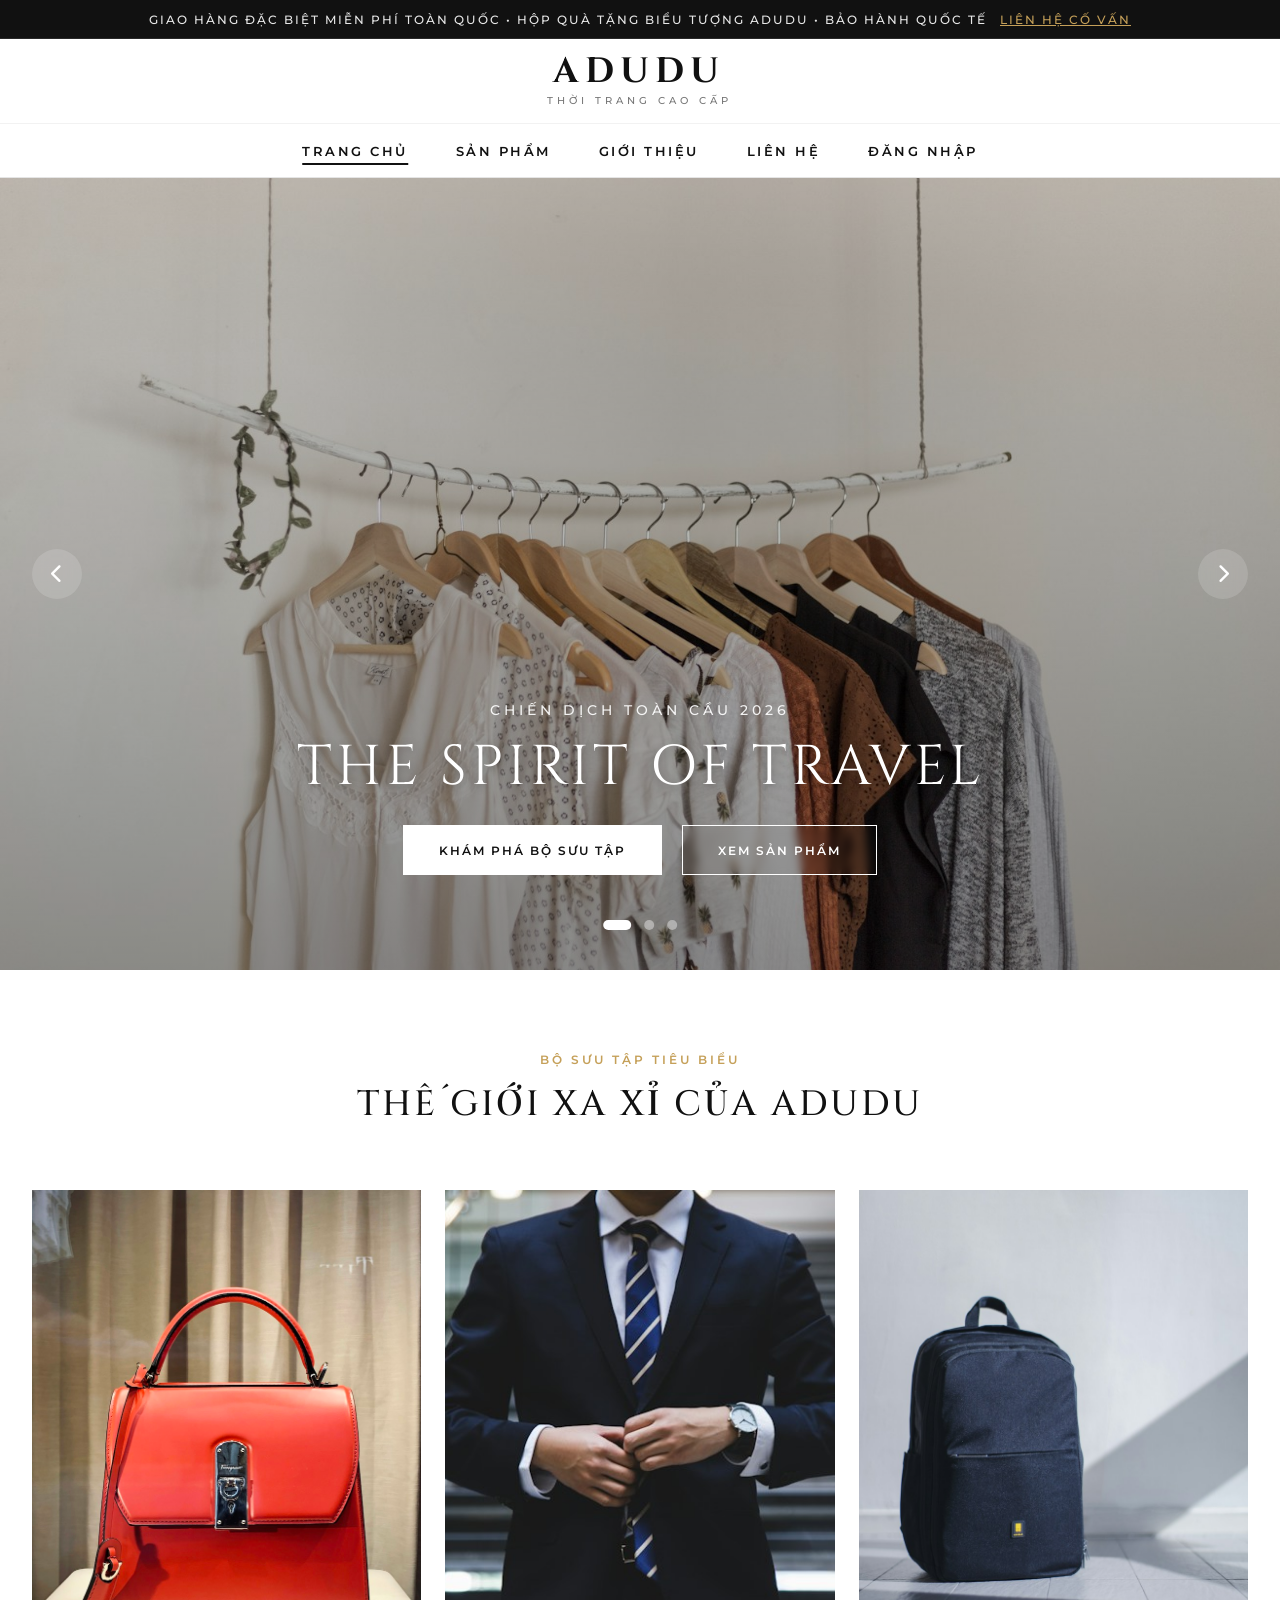
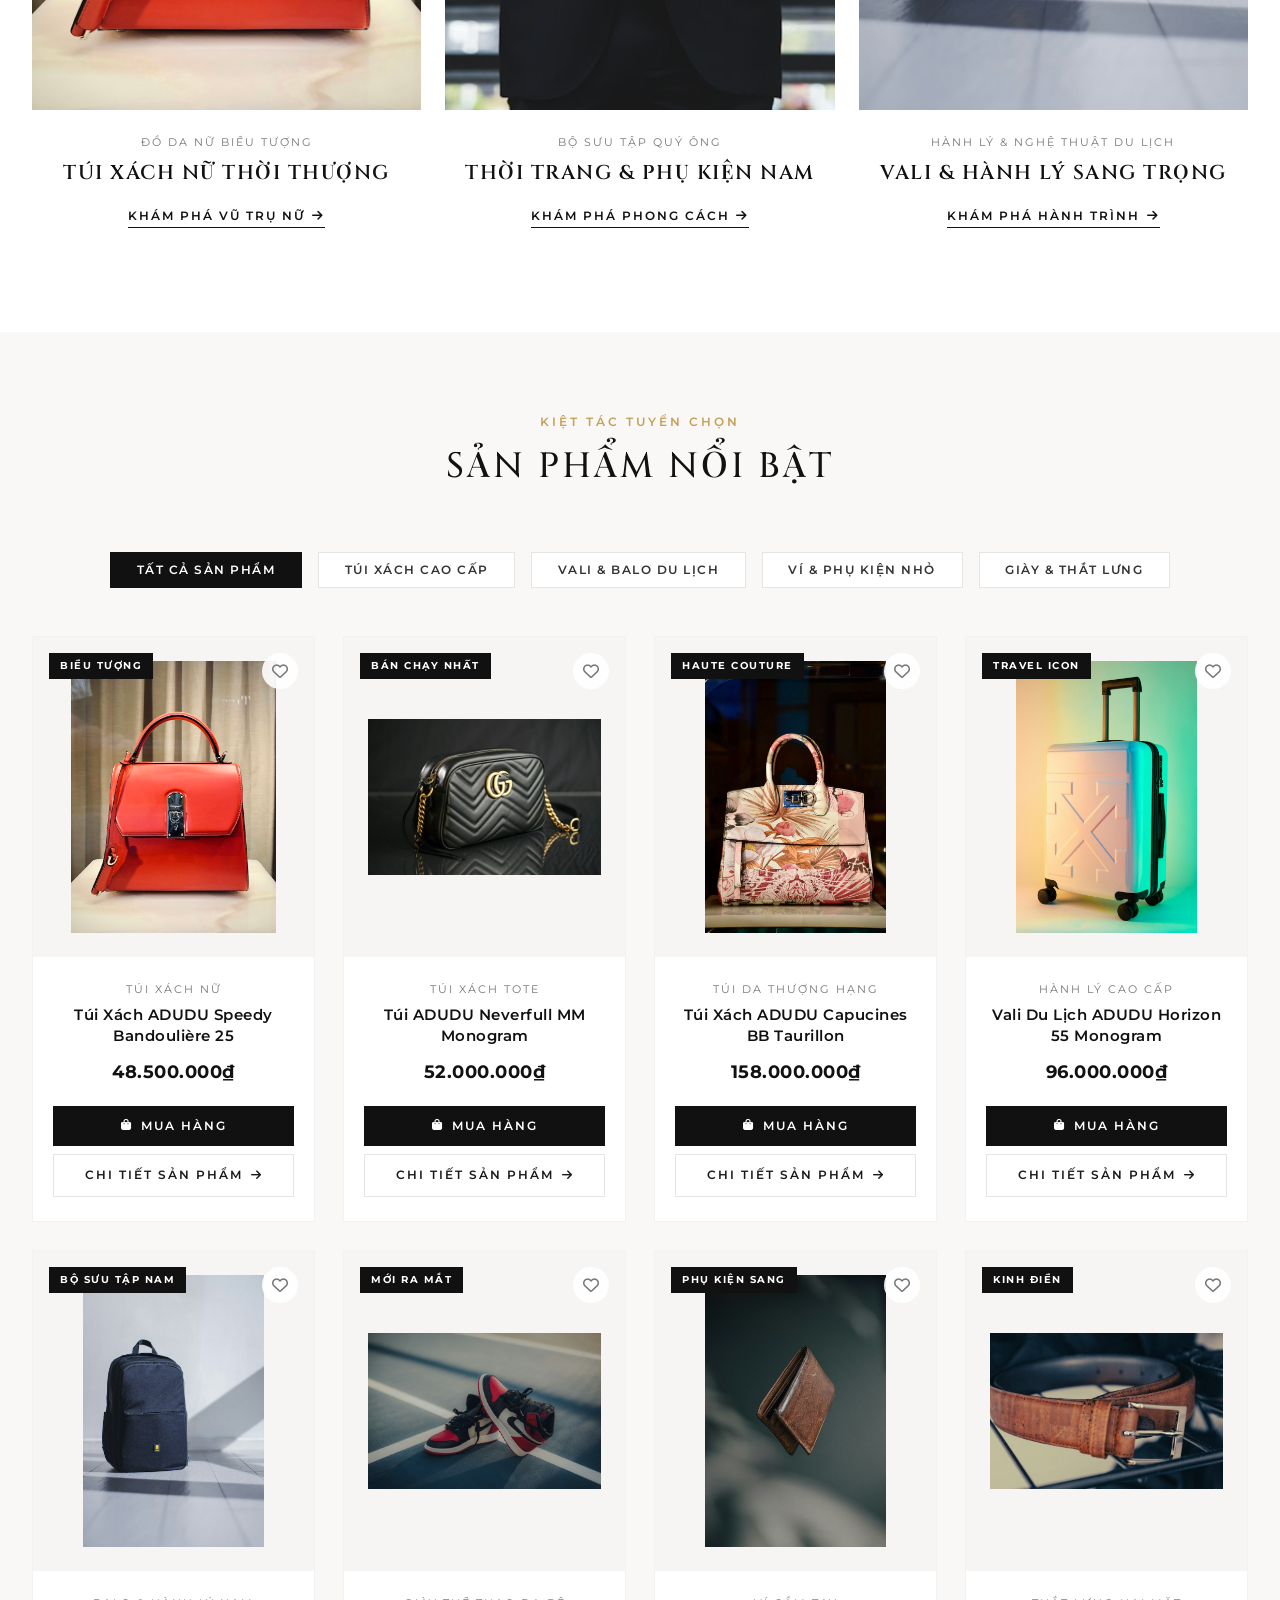
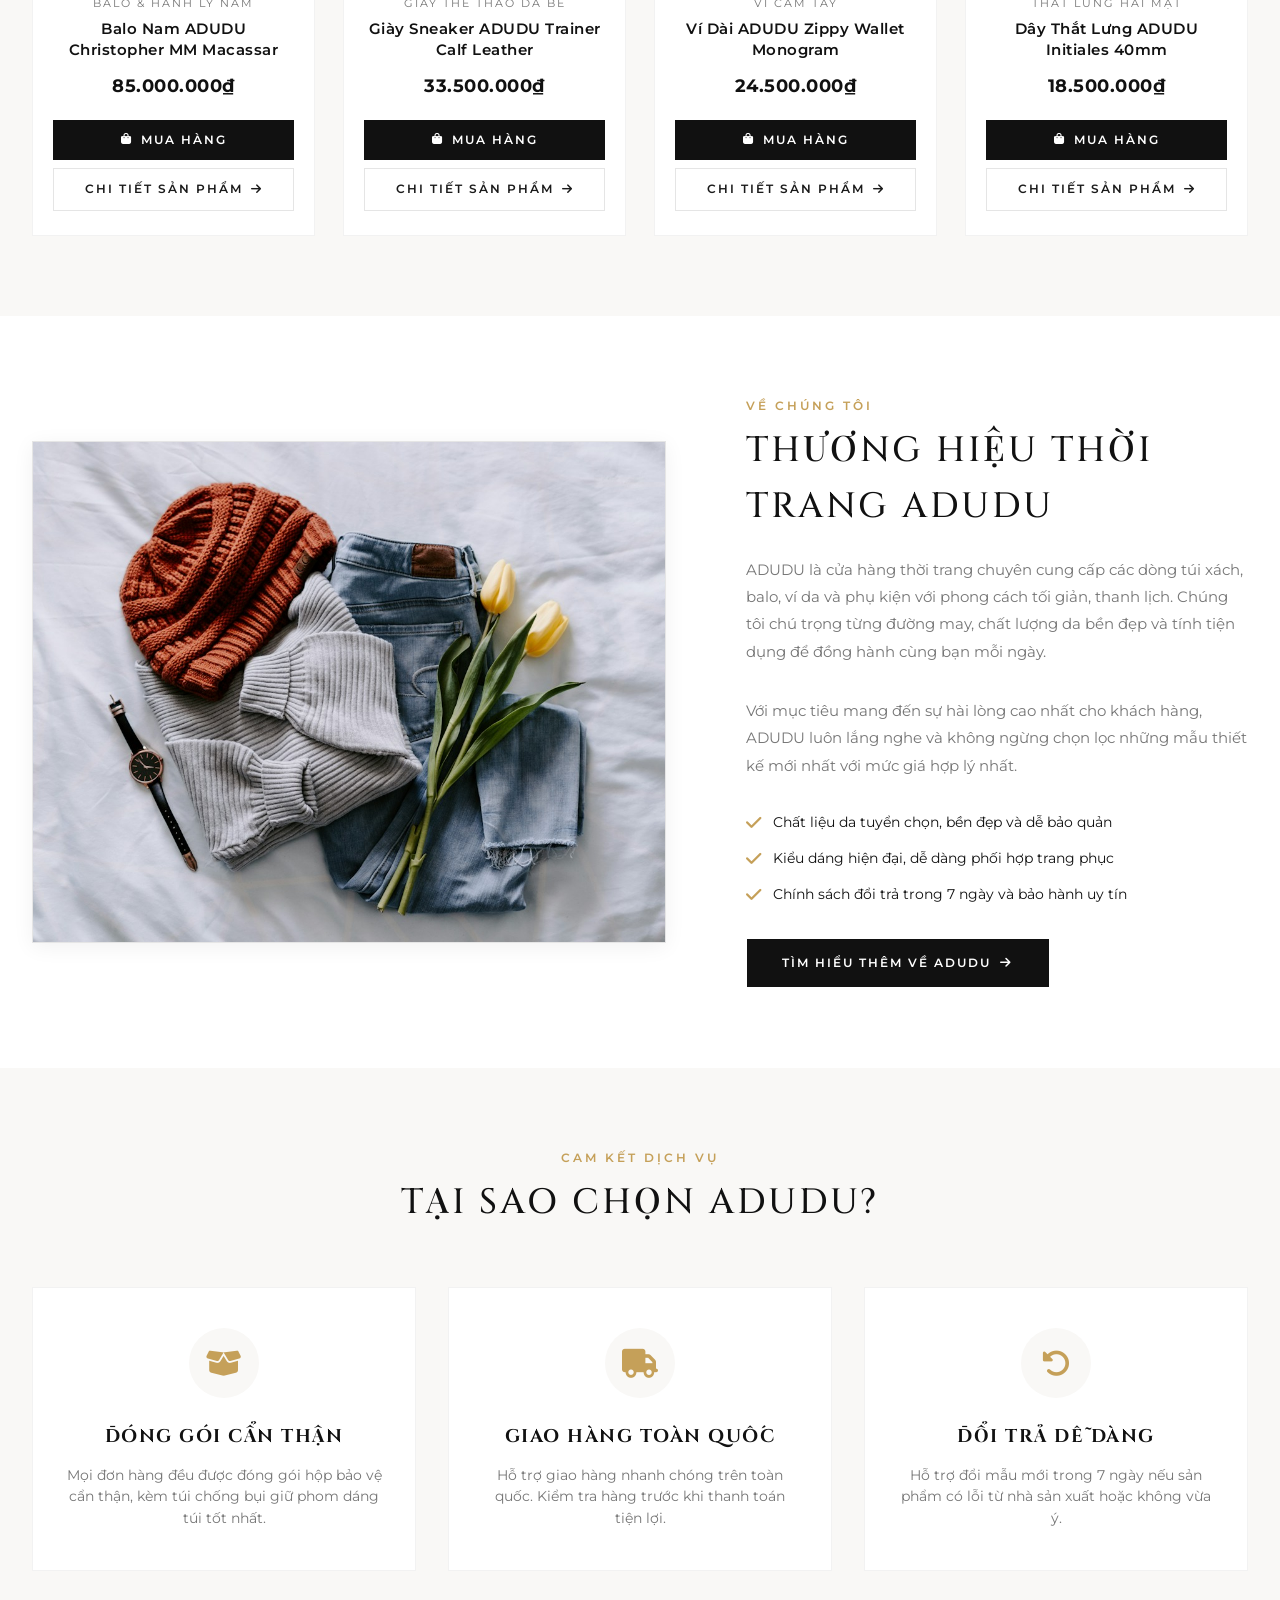
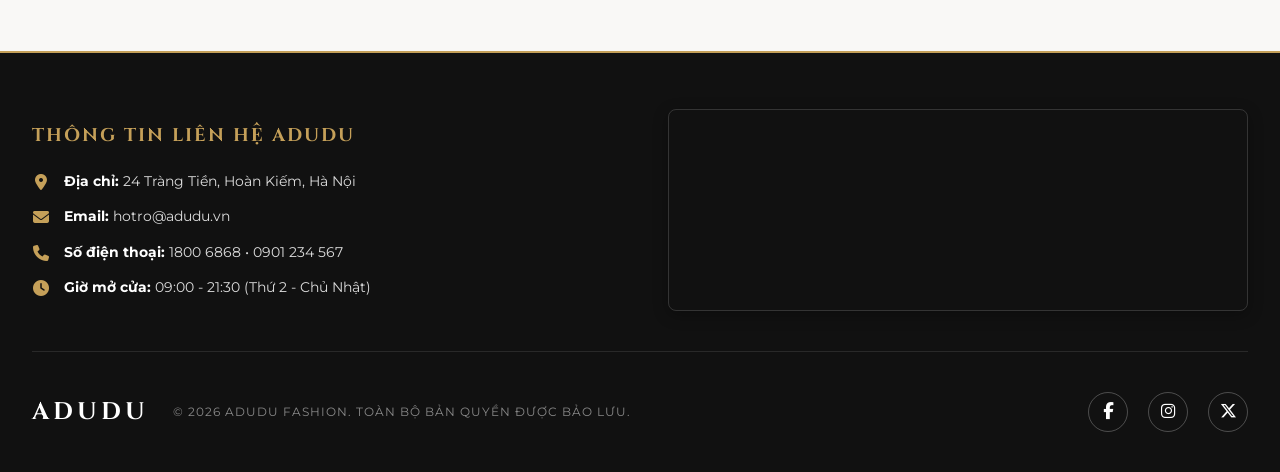
==== commit 86b6a704: "update asm" ====
--- a/index.html
+++ b/index.html
@@ -26,21 +26,16 @@
     <!-- 2. SITE HEADER (LOUIS VUITTON LAYOUT) -->
     <header class="site-header">
         <div class="container header-inner">
-            <!-- Left: Menu Drawer Toggle -->
-            <div class="header-left">
-                <button class="menu-toggle-btn" aria-label="Mở menu điều hướng">
-                    <i class="fa-solid fa-bars"></i>
-                    <span>Menu</span>
-                </button>
-            </div>
+            <!-- Left: Empty for layout balance -->
+            <div class="header-left"></div>
 
             <!-- Center: Brand Logo ADUDU -->
             <div class="header-brand">
                 <a href="index.html" class="brand-logo" title="ADUDU Official International">ADUDU</a>
-                <span class="brand-sub">Maison Fondée en 1854</span>
-            </div>
-
-            <!-- Right: Đã loại bỏ theo yêu cầu người dùng -->
+                <span class="brand-sub">Thời Trang Cao Cấp</span>
+            </div>
+
+            <!-- Right: Empty for layout balance -->
             <div class="header-right"></div>
         </div>
 
@@ -57,30 +52,6 @@
             </div>
         </nav>
     </header>
-
-    <!-- MOBILE SIDE DRAWER (NAVIGATING TO INDIVIDUAL PAGES) -->
-    <div class="mobile-drawer-overlay">
-        <aside class="mobile-drawer">
-            <div class="mobile-drawer-header">
-                <span class="footer-logo" style="color: var(--lv-black);">ADUDU</span>
-                <button class="mobile-drawer-close" aria-label="Đóng menu" style="background:transparent; font-size: 1.5rem; cursor:pointer;">
-                    <i class="fa-solid fa-xmark"></i>
-                </button>
-            </div>
-            <!-- MENU 5 MỤC DẪN ĐẾN CÁC TRANG RIÊNG -->
-            <ul class="mobile-drawer-menu">
-                <li><a href="index.html" class="active">Trang Chủ</a></li>
-                <li><a href="sanpham.html">Sản Phẩm</a></li>
-                <li><a href="gioithieu.html">Giới Thiệu</a></li>
-                <li><a href="lienhe.html">Liên Hệ</a></li>
-                <li><a href="dangnhap.html">Đăng Nhập</a></li>
-            </ul>
-            <div style="margin-top: auto; padding-top: 2rem; border-top: 1px solid var(--lv-gray-light); font-size: 0.8rem; color: var(--lv-gray-medium);">
-                <p style="margin-bottom: 0.5rem;"><i class="fa-solid fa-phone" style="color: var(--lv-gold); margin-right: 0.5rem;"></i> Hotline: 1800 6868</p>
-                <p><i class="fa-solid fa-location-dot" style="color: var(--lv-gold); margin-right: 0.5rem;"></i> Hà Nội &bull; TP. Hồ Chí Minh</p>
-            </div>
-        </aside>
-    </div>
 
     <main>
         <!-- 3. HERO SLIDER SECTION (LOUIS VUITTON EDITORIAL CAMPAIGN) -->
@@ -560,42 +531,6 @@
             </div>
         </div>
     </footer>
-
-    <!-- 9. SHOPPING CART SLIDE-OVER DRAWER -->
-    <div class="cart-drawer-overlay">
-        <aside class="cart-drawer">
-            <div class="cart-header">
-                <h3>Túi Mua Sắm Của Quý Khách</h3>
-                <button class="cart-close-btn" aria-label="Đóng giỏ hàng"><i class="fa-solid fa-xmark"></i></button>
-            </div>
-            <div class="cart-body">
-                <div class="cart-items-list">
-                    <!-- Populated by JavaScript -->
-                </div>
-            </div>
-            <div class="cart-footer">
-                <div class="cart-total-row">
-                    <span class="cart-total-label">Tổng Cộng (Đã Gồm VAT):</span>
-                    <span class="cart-total-amount">48.500.000₫</span>
-                </div>
-                <button class="btn-checkout">
-                    Tiến Hành Thanh Toán An Toàn <i class="fa-solid fa-lock"></i>
-                </button>
-            </div>
-        </aside>
-    </div>
-
-    <!-- 10. LIGHTBOX MODAL -->
-    <div class="lightbox-modal">
-        <span class="lightbox-close">&times;</span>
-        <div class="lightbox-content">
-            <img src="" alt="Hình ảnh sản phẩm ADUDU phóng to">
-            <div class="lightbox-caption"></div>
-        </div>
-    </div>
-
-    <!-- JavaScript Code -->
-    <script src="js/main.js"></script>
 </body>
 
 </html>
--- a/css/style.css
+++ b/css/style.css
@@ -1718,7 +1718,15 @@
 
 @media (max-width: 992px) {
     .header-navigation {
-        display: none; /* Controlled by mobile drawer on smaller screens */
+        display: block;
+        padding: 0.6rem 0;
+    }
+    .main-menu {
+        gap: 1.25rem;
+        flex-wrap: wrap;
+    }
+    .main-menu li a {
+        font-size: 0.75rem;
     }
     .campaign-grid {
         grid-template-columns: 1fr;
